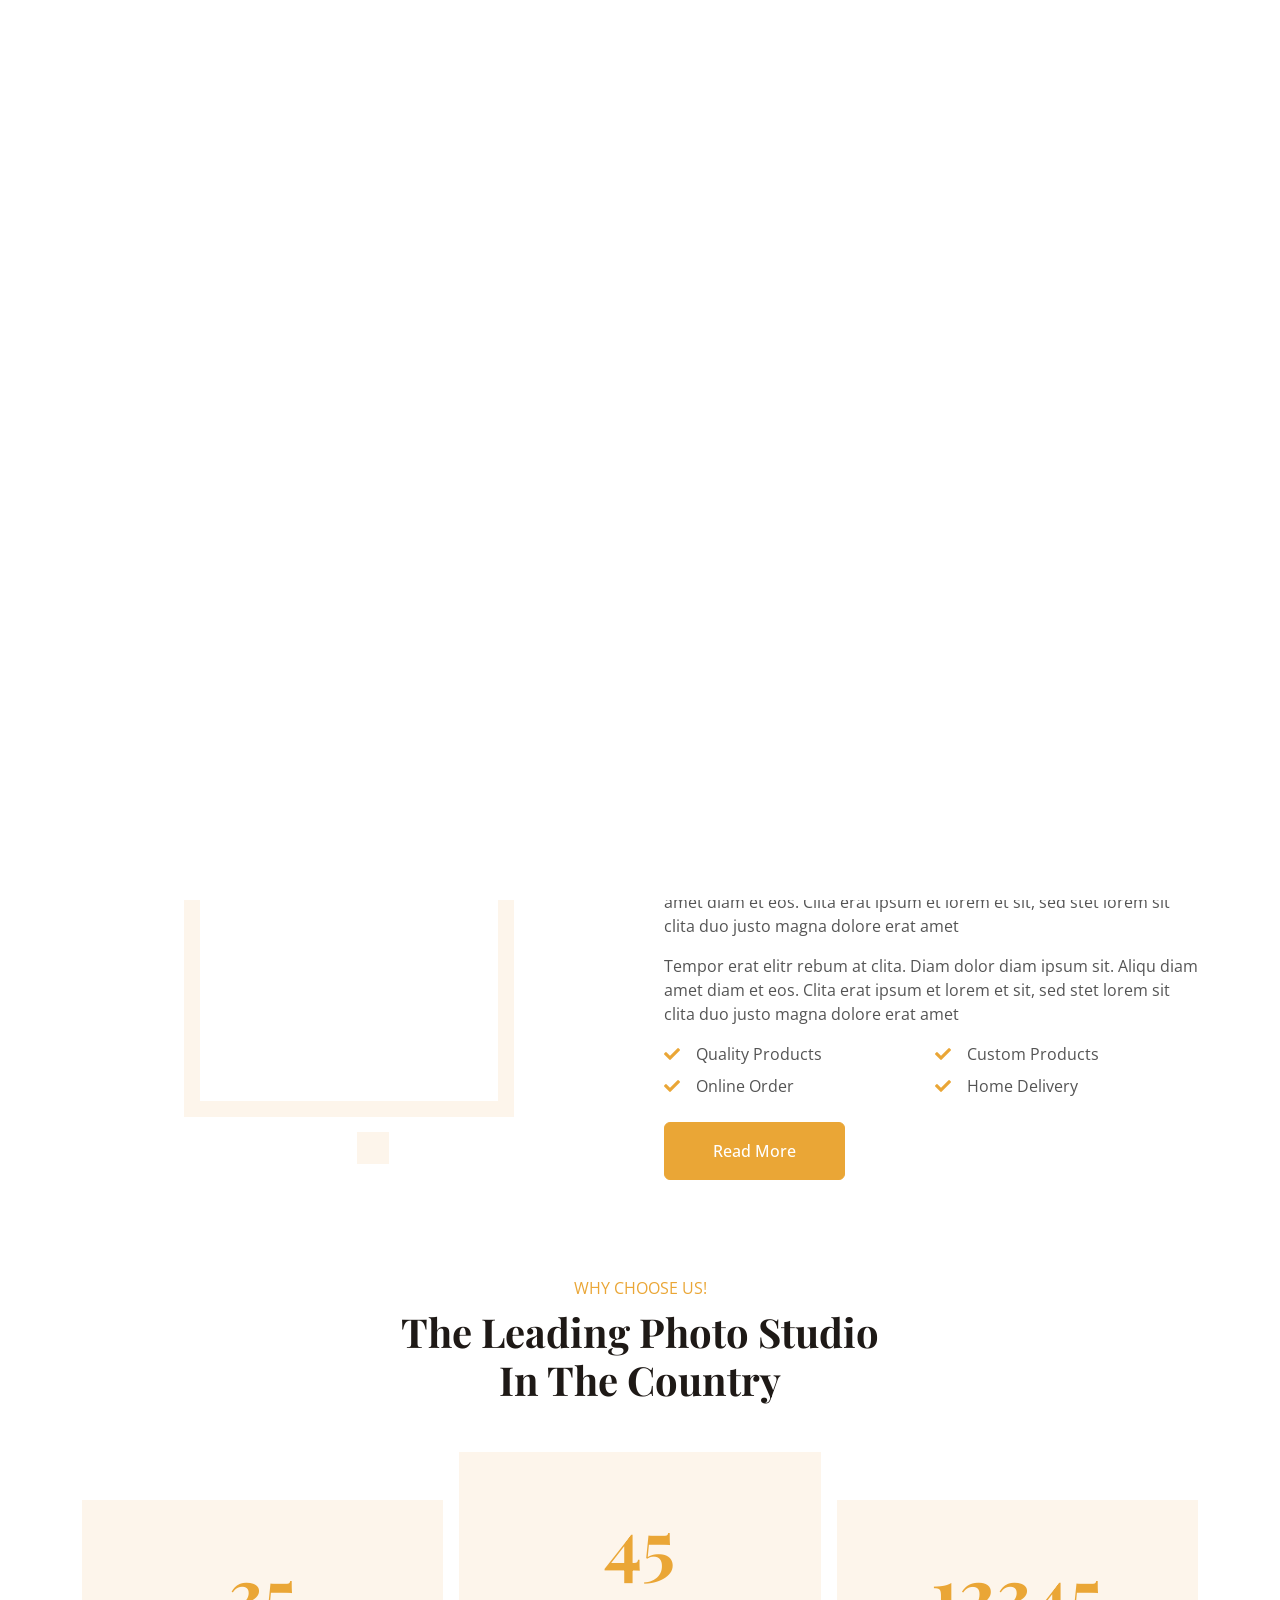
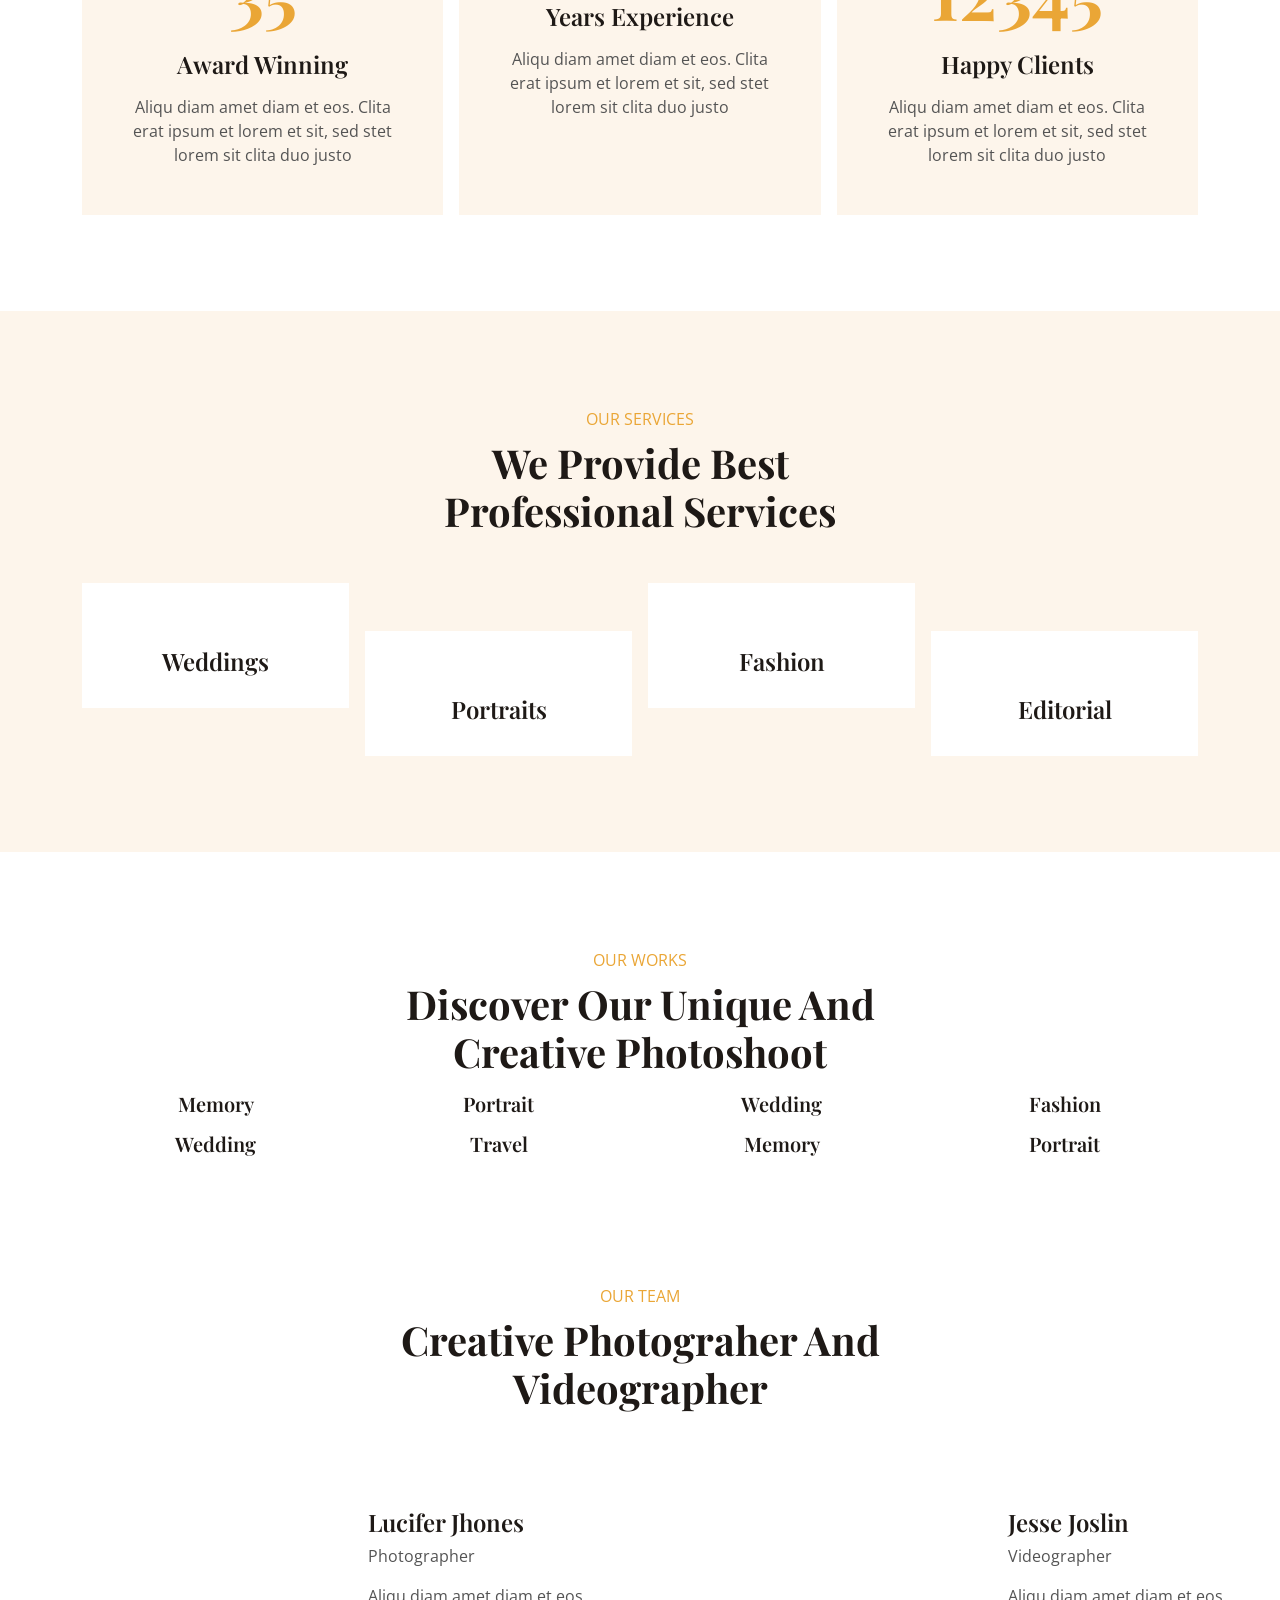
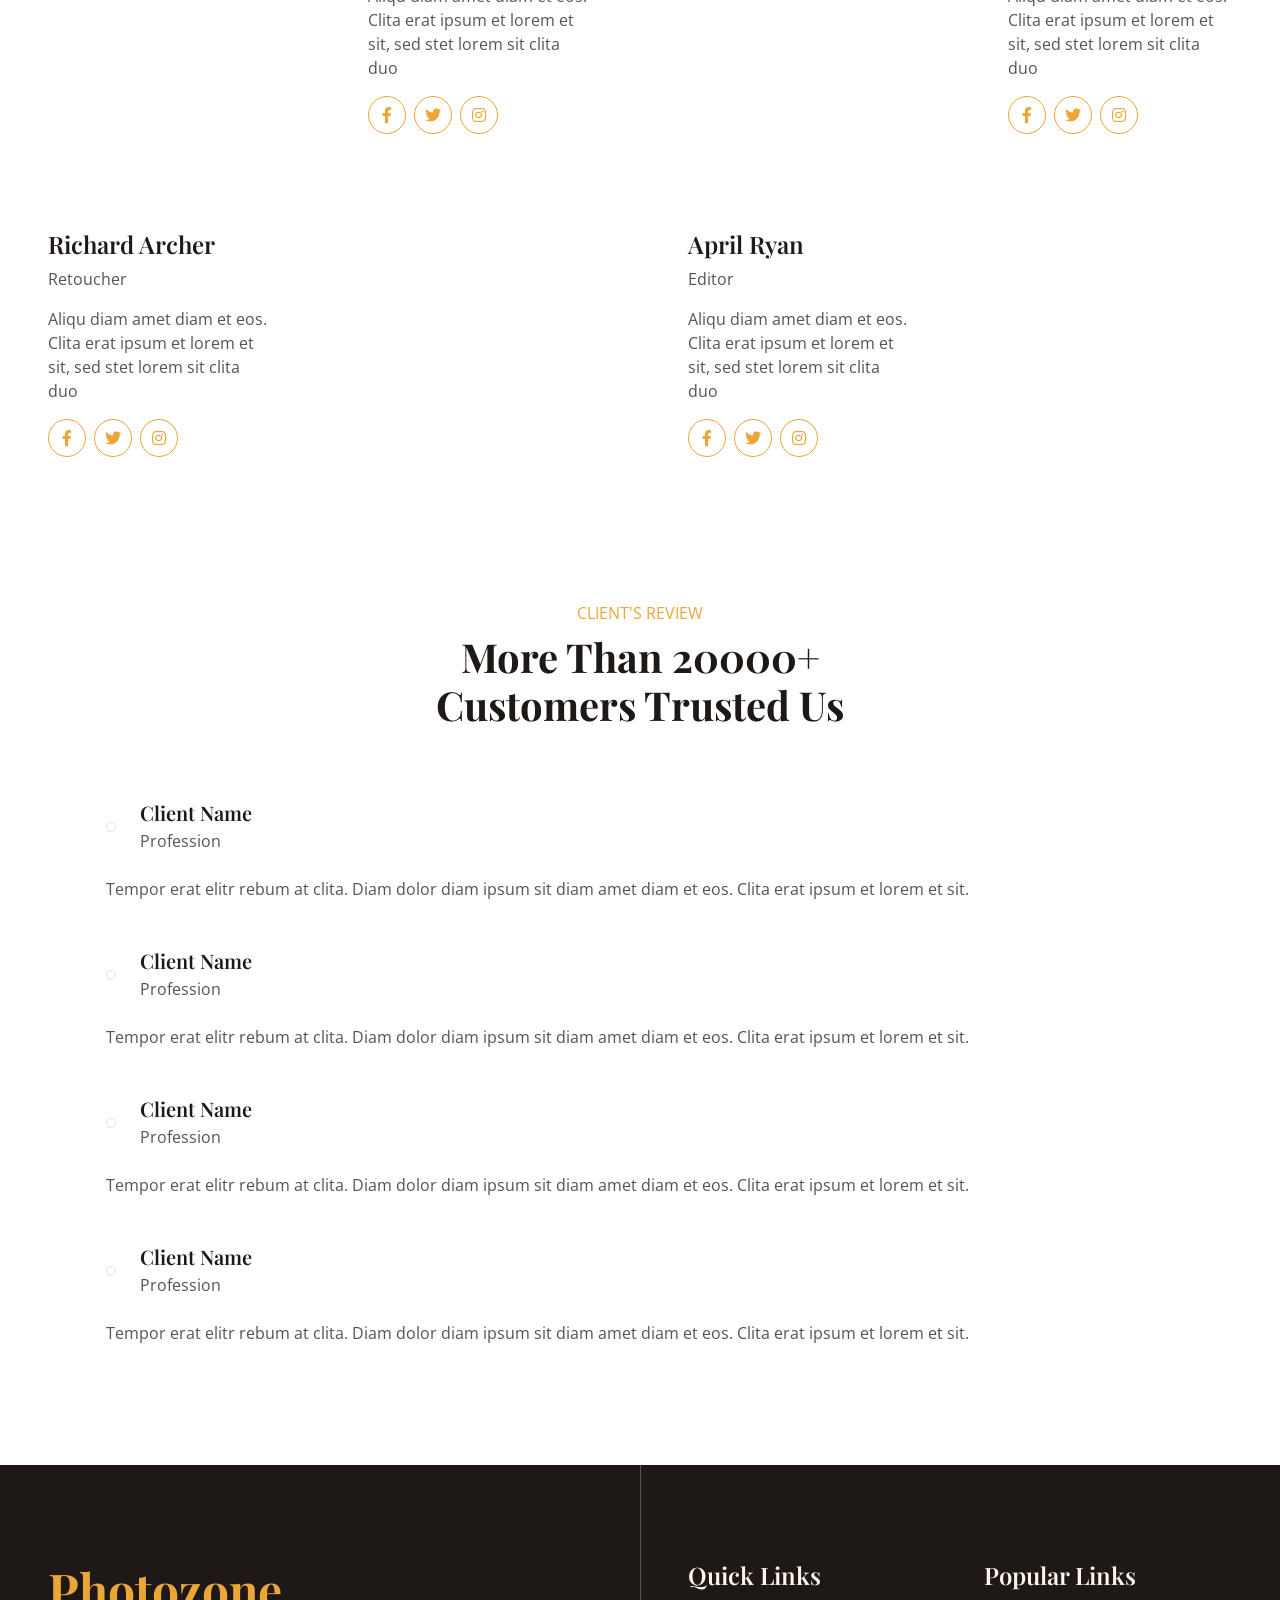
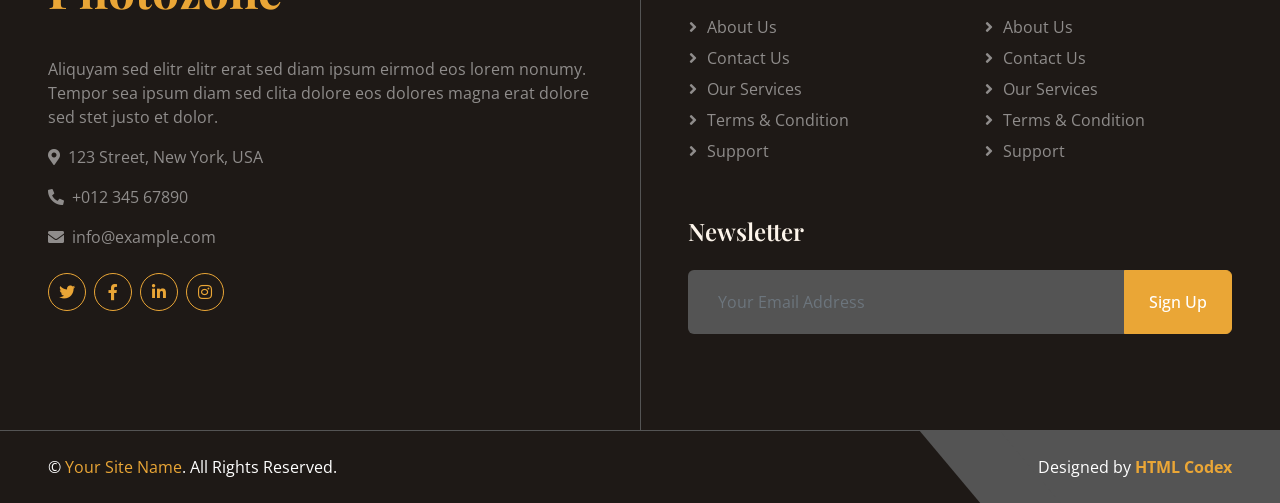
==== index.html @ 700f07e7 "Add files via upload" ====
<!DOCTYPE html>
<html lang="en">

<head>
    <meta charset="utf-8">
    <title>Photozone - Photo Studio Website Template</title>
    <meta content="width=device-width, initial-scale=1.0" name="viewport">
    <meta content="" name="keywords">
    <meta content="" name="description">

    <!-- Favicon -->
    <link href="img/favicon.ico" rel="icon">

    <!-- Google Web Fonts -->
    <link rel="preconnect" href="https://fonts.googleapis.com">
    <link rel="preconnect" href="https://fonts.gstatic.com" crossorigin>
    <link href="https://fonts.googleapis.com/css2?family=Open+Sans:wght@400;500;600&family=Playfair+Display:wght@500;600;700&display=swap" rel="stylesheet"> 

    <!-- Icon Font Stylesheet -->
    <link href="https://cdnjs.cloudflare.com/ajax/libs/font-awesome/5.10.0/css/all.min.css" rel="stylesheet">
    <link href="https://cdn.jsdelivr.net/npm/bootstrap-icons@1.4.1/font/bootstrap-icons.css" rel="stylesheet">

    <!-- Libraries Stylesheet -->
    <link href="lib/animate/animate.min.css" rel="stylesheet">
    <link href="lib/owlcarousel/assets/owl.carousel.min.css" rel="stylesheet">
    <link href="lib/lightbox/css/lightbox.min.css" rel="stylesheet">

    <!-- Customized Bootstrap Stylesheet -->
    <link href="css/bootstrap.min.css" rel="stylesheet">

    <!-- Template Stylesheet -->
    <link href="css/style.css" rel="stylesheet">
</head>

<body>
    <!-- Spinner Start -->
    <div id="spinner" class="show bg-white position-fixed translate-middle w-100 vh-100 top-50 start-50 d-flex align-items-center justify-content-center">
        <div class="spinner-grow text-primary" role="status"></div>
    </div>
    <!-- Spinner End -->


    <!-- Navbar Start -->
    <nav class="navbar navbar-expand-lg bg-white navbar-light fixed-top shadow py-lg-0 px-4 px-lg-5 wow fadeIn" data-wow-delay="0.1s">
        <a href="index.html" class="navbar-brand d-block d-lg-none">
            <h1 class="text-primary">Photozone</h1>
        </a>
        <button type="button" class="navbar-toggler" data-bs-toggle="collapse" data-bs-target="#navbarCollapse">
            <span class="navbar-toggler-icon"></span>
        </button>
        <div class="collapse navbar-collapse justify-content-between py-4 py-lg-0" id="navbarCollapse">
            <div class="navbar-nav ms-auto py-0">
                <a href="index.html" class="nav-item nav-link active">Home</a>
                <a href="about.html" class="nav-item nav-link">About</a>
                <a href="service.html" class="nav-item nav-link">Services</a>
            </div>
            <a href="index.html" class="navbar-brand bg-primary py-2 px-4 mx-3 d-none d-lg-block">
                <h1 class="text-white">Photozone</h1>
            </a>
            <div class="navbar-nav me-auto py-0">
                <a href="project.html" class="nav-item nav-link">Projects</a>
                <div class="nav-item dropdown">
                    <a href="#" class="nav-link dropdown-toggle" data-bs-toggle="dropdown">Pages</a>
                    <div class="dropdown-menu rounded-0 shadow-sm border-0 m-0">
                        <a href="feature.html" class="dropdown-item">Features</a>
                        <a href="team.html" class="dropdown-item">Our Team</a>
                        <a href="testimonial.html" class="dropdown-item">Testimonial</a>
                        <a href="404.html" class="dropdown-item">404 Page</a>
                    </div>
                </div>
                <a href="contact.html" class="nav-item nav-link">Contact</a>
            </div>
        </div>
    </nav>
    <!-- Navbar End -->


    <!-- Header Start -->
    <div class="container-fluid hero-header bg-light py-5 mb-5">
        <div class="container py-5">
            <div class="row g-5 align-items-center">
                <div class="col-lg-6">
                    <p class="text-primary text-uppercase mb-2 animated slideInDown">Welcome To Photozone</p>
                    <h1 class="display-4 mb-3 animated slideInDown">Wedding And Portrait Studio Based in New York</h1>
                    <p class="animated slideInDown">Tempor erat elitr rebum at clita. Diam dolor diam ipsum sit. Aliqu diam amet diam et eos. Clita erat ipsum et lorem et sit, sed stet lorem sit clita duo justo magna dolore erat amet</p>
                    <div class="d-flex align-items-center pt-4 animated slideInDown">
                        <a href="" class="btn btn-primary py-3 px-4 me-5">Explore More</a>
                        <button type="button" class="btn-play" data-bs-toggle="modal"
                            data-src="https://www.youtube.com/embed/DWRcNpR6Kdc" data-bs-target="#videoModal">
                            <span></span>
                        </button>
                        <h5 class="ms-4 mb-0 d-none d-sm-block">Play Video</h5>
                    </div>
                </div>
                <div class="col-lg-6 animated fadeIn">
                    <div class="row g-3">
                        <div class="col-6 text-end">
                            <img class="img-fluid bg-white p-3 w-100 mb-3" src="img/hero-1.jpg" alt="">
                            <img class="img-fluid bg-white p-3 w-50" src="img/hero-3.jpg" alt="">
                        </div>
                        <div class="col-6">
                            <img class="img-fluid bg-white p-3 w-50 mb-3" src="img/hero-4.jpg" alt="">
                            <img class="img-fluid bg-white p-3 w-100" src="img/hero-2.jpg" alt="">
                        </div>
                    </div>
                </div>
            </div>
        </div>
    </div>
    <!-- Header End -->


    <!-- Video Modal Start -->
    <div class="modal modal-video fade" id="videoModal" tabindex="-1" aria-labelledby="exampleModalLabel" aria-hidden="true">
        <div class="modal-dialog">
            <div class="modal-content rounded-0">
                <div class="modal-header">
                    <h3 class="modal-title" id="exampleModalLabel">Youtube Video</h3>
                    <button type="button" class="btn-close" data-bs-dismiss="modal" aria-label="Close"></button>
                </div>
                <div class="modal-body">
                    <!-- 16:9 aspect ratio -->
                    <div class="ratio ratio-16x9">
                        <iframe class="embed-responsive-item" src="" id="video" allowfullscreen allowscriptaccess="always"
                            allow="autoplay"></iframe>
                    </div>
                </div>
            </div>
        </div>
    </div>
    <!-- Video Modal End -->


    <!-- About Start -->
    <div class="container-xxl py-5">
        <div class="container">
            <div class="row g-5">
                <div class="col-lg-6 wow fadeInUp" data-wow-delay="0.1s">
                    <div class="row g-3 img-twice position-relative h-100">
                        <div class="col-6">
                            <img class="img-fluid bg-light p-3" src="img/about-1.jpg" alt="">
                        </div>
                        <div class="col-6 align-self-end">
                            <img class="img-fluid bg-light p-3" src="img/about-2.jpg" alt="">
                        </div>
                    </div>
                </div>
                <div class="col-lg-6 wow fadeInUp" data-wow-delay="0.5s">
                    <div class="h-100">
                        <p class="text-primary text-uppercase mb-2">About Us</p>
                        <h1 class="display-6 mb-4">We Are Creative And Professional Photographer</h1>
                        <p>Tempor erat elitr rebum at clita. Diam dolor diam ipsum sit. Aliqu diam amet diam et eos. Clita erat ipsum et lorem et sit, sed stet lorem sit clita duo justo magna dolore erat amet</p>
                        <p>Tempor erat elitr rebum at clita. Diam dolor diam ipsum sit. Aliqu diam amet diam et eos. Clita erat ipsum et lorem et sit, sed stet lorem sit clita duo justo magna dolore erat amet</p>
                        <div class="row g-2 mb-4">
                            <div class="col-sm-6">
                                <i class="fa fa-check text-primary me-3"></i>Quality Products
                            </div>
                            <div class="col-sm-6">
                                <i class="fa fa-check text-primary me-3"></i>Custom Products
                            </div>
                            <div class="col-sm-6">
                                <i class="fa fa-check text-primary me-3"></i>Online Order
                            </div>
                            <div class="col-sm-6">
                                <i class="fa fa-check text-primary me-3"></i>Home Delivery
                            </div>
                        </div>
                        <a class="btn btn-primary py-3 px-5" href="">Read More</a>
                    </div>
                </div>
            </div>
        </div>
    </div>
    <!-- About End -->


    <!-- Facts Start -->
    <div class="container-xxl py-5">
        <div class="container">
            <div class="text-center mx-auto wow fadeInUp" data-wow-delay="0.1s" style="max-width: 500px;">
                <p class="text-primary text-uppercase mb-2">Why Choose Us!</p>
                <h1 class="display-6 mb-5">The Leading Photo Studio In The Country</h1>
            </div>
            <div class="row g-3">
                <div class="col-lg-4 col-md-6 pt-lg-5 wow fadeInUp" data-wow-delay="0.1s">
                    <div class="fact-item bg-light text-center h-100 p-5">
                        <h1 class="display-2 text-primary mb-3" data-toggle="counter-up">35</h1>
                        <h4 class="mb-3">Award Winning</h4>
                        <span>Aliqu diam amet diam et eos. Clita erat ipsum et lorem et sit, sed stet lorem sit clita duo justo</span>
                    </div>
                </div>
                <div class="col-lg-4 col-md-6 wow fadeInUp" data-wow-delay="0.3s">
                    <div class="fact-item bg-light text-center h-100 p-5">
                        <h1 class="display-2 text-primary mb-3" data-toggle="counter-up">45</h1>
                        <h4 class="mb-3">Years Experience</h4>
                        <span>Aliqu diam amet diam et eos. Clita erat ipsum et lorem et sit, sed stet lorem sit clita duo justo</span>
                    </div>
                </div>
                <div class="col-lg-4 col-md-6 pt-lg-5 wow fadeInUp" data-wow-delay="0.5s">
                    <div class="fact-item bg-light text-center h-100 p-5">
                        <h1 class="display-2 text-primary mb-3" data-toggle="counter-up">12345</h1>
                        <h4 class="mb-3">Happy Clients</h4>
                        <span>Aliqu diam amet diam et eos. Clita erat ipsum et lorem et sit, sed stet lorem sit clita duo justo</span>
                    </div>
                </div>
            </div>
        </div>
    </div>
    <!-- Facts End -->


    <!-- Service Start -->
    <div class="container-xxl bg-light py-5 my-5">
        <div class="container py-5">
            <div class="text-center mx-auto mb-5 wow fadeInUp" data-wow-delay="0.1s" style="max-width: 500px;">
                <p class="text-primary text-uppercase mb-2">Our Services</p>
                <h1 class="display-6 mb-4">We Provide Best Professional Services</h1>
            </div>
            <div class="row g-3">
                <div class="col-lg-3 col-md-6 wow fadeInUp" data-wow-delay="0.1s">
                    <div class="service-item d-flex flex-column bg-white p-3 pb-0">
                        <div class="position-relative">
                            <img class="img-fluid" src="img/service-1.jpg" alt="">
                            <div class="service-overlay">
                                <a class="btn btn-lg-square btn-outline-light rounded-circle" href=""><i class="fa fa-link text-primary"></i></a>
                            </div>
                        </div>
                        <div class="text-center p-4">
                            <h4>Weddings</h4>
                        </div>
                    </div>
                </div>
                <div class="col-lg-3 col-md-6 pt-lg-5 wow fadeInUp" data-wow-delay="0.3s">
                    <div class="service-item d-flex flex-column bg-white p-3 pb-0">
                        <div class="position-relative">
                            <img class="img-fluid" src="img/service-2.jpg" alt="">
                            <div class="service-overlay">
                                <a class="btn btn-lg-square btn-outline-light rounded-circle" href=""><i class="fa fa-link text-primary"></i></a>
                            </div>
                        </div>
                        <div class="text-center p-4">
                            <h4>Portraits</h4>
                        </div>
                    </div>
                </div>
                <div class="col-lg-3 col-md-6 wow fadeInUp" data-wow-delay="0.5s">
                    <div class="service-item d-flex flex-column bg-white p-3 pb-0">
                        <div class="position-relative">
                            <img class="img-fluid" src="img/service-3.jpg" alt="">
                            <div class="service-overlay">
                                <a class="btn btn-lg-square btn-outline-light rounded-circle" href=""><i class="fa fa-link text-primary"></i></a>
                            </div>
                        </div>
                        <div class="text-center p-4">
                            <h4>Fashion</h4>
                        </div>
                    </div>
                </div>
                <div class="col-lg-3 col-md-6 pt-lg-5 wow fadeInUp" data-wow-delay="0.7s">
                    <div class="service-item d-flex flex-column bg-white p-3 pb-0">
                        <div class="position-relative">
                            <img class="img-fluid" src="img/service-4.jpg" alt="">
                            <div class="service-overlay">
                                <a class="btn btn-lg-square btn-outline-light rounded-circle" href=""><i class="fa fa-link text-primary"></i></a>
                            </div>
                        </div>
                        <div class="text-center p-4">
                            <h4>Editorial</h4>
                        </div>
                    </div>
                </div>
            </div>
        </div>
    </div>
    <!-- Service End -->


    <!-- Project Start -->
    <div class="container-xxl py-5">
        <div class="container">
            <div class="text-center mx-auto mb-5 wow fadeInUp" data-wow-delay="0.1s" style="max-width: 500px;">
                <p class="text-primary text-uppercase mb-2">Our Works</p>
                <h1 class="display-6 mb-0">Discover Our Unique And Creative Photoshoot</h1>
            </div>
            <div class="row g-3">
                <div class="col-lg-3 col-md-6 wow fadeInUp" data-wow-delay="0.1s">
                    <div class="row g-3">
                        <div class="col-12">
                            <div class="project-item">
                                <img class="img-fluid" src="img/project-5.jpg" alt="">
                                <a class="project-title h5 mb-0" href="img/project-5.jpg" data-lightbox="project">
                                    Memory
                                </a>
                            </div>
                        </div>
                        <div class="col-12">
                            <div class="project-item">
                                <img class="img-fluid" src="img/project-1.jpg" alt="">
                                <a class="project-title h5 mb-0" href="img/project-1.jpg" data-lightbox="project">
                                    Wedding
                                </a>
                            </div>
                        </div>
                    </div>
                </div>
                <div class="col-lg-3 col-md-6 wow fadeInUp" data-wow-delay="0.3s">
                    <div class="row g-3">
                        <div class="col-12">
                            <div class="project-item">
                                <img class="img-fluid" src="img/project-2.jpg" alt="">
                                <a class="project-title h5 mb-0" href="img/project-2.jpg" data-lightbox="project">
                                    Portrait
                                </a>
                            </div>
                        </div>
                        <div class="col-12">
                            <div class="project-item">
                                <img class="img-fluid" src="img/project-6.jpg" alt="">
                                <a class="project-title h5 mb-0" href="img/project-6.jpg" data-lightbox="project">
                                    Travel
                                </a>
                            </div>
                        </div>
                    </div>
                </div>
                <div class="col-lg-3 col-md-6 wow fadeInUp" data-wow-delay="0.5s">
                    <div class="row g-3">
                        <div class="col-12">
                            <div class="project-item">
                                <img class="img-fluid" src="img/project-7.jpg" alt="">
                                <a class="project-title h5 mb-0" href="img/project-7.jpg" data-lightbox="project">
                                    Wedding
                                </a>
                            </div>
                        </div>
                        <div class="col-12">
                            <div class="project-item">
                                <img class="img-fluid" src="img/project-3.jpg" alt="">
                                <a class="project-title h5 mb-0" href="img/project-3.jpg" data-lightbox="project">    
                                    Memory
                                </a>
                            </div>
                        </div>
                    </div>
                </div>
                <div class="col-lg-3 col-md-6 wow fadeInUp" data-wow-delay="0.7s">
                    <div class="row g-3">
                        <div class="col-12">
                            <div class="project-item">
                                <img class="img-fluid" src="img/project-4.jpg" alt="">
                                <a class="project-title h5 mb-0" href="img/project-4.jpg" data-lightbox="project">
                                    Fashion
                                </a>
                            </div>
                        </div>
                        <div class="col-12">
                            <div class="project-item">
                                <img class="img-fluid" src="img/project-8.jpg" alt="">
                                <a class="project-title h5 mb-0" href="img/project-8.jpg" data-lightbox="project">
                                    Portrait
                                </a>
                            </div>
                        </div>
                    </div>
                </div>
            </div>
        </div>
    </div>
    <!-- Project End -->


    <!-- Team Start -->
    <div class="container-xxl px-0 py-5">
        <div class="text-center mx-auto mb-5 wow fadeInUp" data-wow-delay="0.1s" style="max-width: 500px;">
            <p class="text-primary text-uppercase mb-2">Our Team</p>
            <h1 class="display-6 mb-0">Creative Photograher And Videographer</h1>
        </div>
        <div class="row g-0">
            <div class="col-lg-6 wow fadeIn" data-wow-delay="0.1s">
                <div class="row g-0 flex-sm-row">
                    <div class="col-sm-6">
                        <div class="team-img position-relative">
                            <img class="img-fluid" src="img/team-1.jpg" alt="">
                        </div>
                    </div>
                    <div class="col-sm-6">
                        <div class="h-100 p-5 d-flex flex-column justify-content-between">
                            <div class="mb-3">
                                <h4>Lucifer Jhones</h4>
                                <span>Photographer</span>
                            </div>
                            <p>Aliqu diam amet diam et eos. Clita erat ipsum et lorem et sit, sed stet lorem sit clita duo</p>
                            <div class="d-flex">
                                <a class="btn btn-square btn-outline-primary rounded-circle me-2" href=""><i class="fab fa-facebook-f"></i></a>
                                <a class="btn btn-square btn-outline-primary rounded-circle me-2" href=""><i class="fab fa-twitter"></i></a>
                                <a class="btn btn-square btn-outline-primary rounded-circle me-2" href=""><i class="fab fa-instagram"></i></a>
                            </div>
                        </div>
                    </div>
                </div>
            </div>
            <div class="col-lg-6 wow fadeIn" data-wow-delay="0.3s">
                <div class="row g-0 flex-sm-row-reverse flex-lg-row">
                    <div class="col-sm-6">
                        <div class="team-img position-relative">
                            <img class="img-fluid" src="img/team-2.jpg" alt="">
                        </div>
                    </div>
                    <div class="col-sm-6">
                        <div class="h-100 p-5 d-flex flex-column justify-content-between">
                            <div class="mb-3">
                                <h4>Jesse Joslin</h4>
                                <span>Videographer</span>
                            </div>
                            <p>Aliqu diam amet diam et eos. Clita erat ipsum et lorem et sit, sed stet lorem sit clita duo</p>
                            <div class="d-flex">
                                <a class="btn btn-square btn-outline-primary rounded-circle me-2" href=""><i class="fab fa-facebook-f"></i></a>
                                <a class="btn btn-square btn-outline-primary rounded-circle me-2" href=""><i class="fab fa-twitter"></i></a>
                                <a class="btn btn-square btn-outline-primary rounded-circle me-2" href=""><i class="fab fa-instagram"></i></a>
                            </div>
                        </div>
                    </div>
                </div>
            </div>
            <div class="col-lg-6 wow fadeIn" data-wow-delay="0.1s">
                <div class="row g-0 flex-lg-row-reverse">
                    <div class="col-sm-6">
                        <div class="team-img position-relative">
                            <img class="img-fluid" src="img/team-3.jpg" alt="">
                        </div>
                    </div>
                    <div class="col-sm-6">
                        <div class="h-100 p-5 d-flex flex-column justify-content-between">
                            <div class="mb-3">
                                <h4>Richard Archer</h4>
                                <span>Retoucher</span>
                            </div>
                            <p>Aliqu diam amet diam et eos. Clita erat ipsum et lorem et sit, sed stet lorem sit clita duo</p>
                            <div class="d-flex">
                                <a class="btn btn-square btn-outline-primary rounded-circle me-2" href=""><i class="fab fa-facebook-f"></i></a>
                                <a class="btn btn-square btn-outline-primary rounded-circle me-2" href=""><i class="fab fa-twitter"></i></a>
                                <a class="btn btn-square btn-outline-primary rounded-circle me-2" href=""><i class="fab fa-instagram"></i></a>
                            </div>
                        </div>
                    </div>
                </div>
            </div>
            <div class="col-lg-6 wow fadeIn" data-wow-delay="0.3s">
                <div class="row g-0 flex-sm-row-reverse">
                    <div class="col-sm-6">
                        <div class="team-img position-relative">
                            <img class="img-fluid" src="img/team-4.jpg" alt="">
                        </div>
                    </div>
                    <div class="col-sm-6">
                        <div class="h-100 p-5 d-flex flex-column justify-content-between">
                            <div class="mb-3">
                                <h4>April Ryan</h4>
                                <span>Editor</span>
                            </div>
                            <p>Aliqu diam amet diam et eos. Clita erat ipsum et lorem et sit, sed stet lorem sit clita duo</p>
                            <div class="d-flex">
                                <a class="btn btn-square btn-outline-primary rounded-circle me-2" href=""><i class="fab fa-facebook-f"></i></a>
                                <a class="btn btn-square btn-outline-primary rounded-circle me-2" href=""><i class="fab fa-twitter"></i></a>
                                <a class="btn btn-square btn-outline-primary rounded-circle me-2" href=""><i class="fab fa-instagram"></i></a>
                            </div>
                        </div>
                    </div>
                </div>
            </div>
        </div>
    </div>
    <!-- Team End -->


    <!-- Testimonial Start -->
    <div class="container-xxl py-5">
        <div class="container">
            <div class="text-center mx-auto mb-5 wow fadeInUp" data-wow-delay="0.1s" style="max-width: 500px;">
                <p class="text-primary text-uppercase mb-2">Client's Review</p>
                <h1 class="display-6 mb-0">More Than 20000+ Customers Trusted Us</h1>
            </div>
            <div class="owl-carousel testimonial-carousel wow fadeInUp" data-wow-delay="0.1s">
                <div class="testimonial-item bg-white p-4">
                    <div class="d-flex align-items-center mb-4">
                        <img class="flex-shrink-0 rounded-circle border p-1" src="img/testimonial-1.jpg" alt="">
                        <div class="ms-4">
                            <h5 class="mb-1">Client Name</h5>
                            <span>Profession</span>
                        </div>
                    </div>
                    <p class="mb-0">Tempor erat elitr rebum at clita. Diam dolor diam ipsum sit diam amet diam et eos. Clita erat ipsum et lorem et sit.</p>
                </div>
                <div class="testimonial-item bg-white p-4">
                    <div class="d-flex align-items-center mb-4">
                        <img class="flex-shrink-0 rounded-circle border p-1" src="img/testimonial-2.jpg" alt="">
                        <div class="ms-4">
                            <h5 class="mb-1">Client Name</h5>
                            <span>Profession</span>
                        </div>
                    </div>
                    <p class="mb-0">Tempor erat elitr rebum at clita. Diam dolor diam ipsum sit diam amet diam et eos. Clita erat ipsum et lorem et sit.</p>
                </div>
                <div class="testimonial-item bg-white p-4">
                    <div class="d-flex align-items-center mb-4">
                        <img class="flex-shrink-0 rounded-circle border p-1" src="img/testimonial-3.jpg" alt="">
                        <div class="ms-4">
                            <h5 class="mb-1">Client Name</h5>
                            <span>Profession</span>
                        </div>
                    </div>
                    <p class="mb-0">Tempor erat elitr rebum at clita. Diam dolor diam ipsum sit diam amet diam et eos. Clita erat ipsum et lorem et sit.</p>
                </div>
                <div class="testimonial-item bg-white p-4">
                    <div class="d-flex align-items-center mb-4">
                        <img class="flex-shrink-0 rounded-circle border p-1" src="img/testimonial-4.jpg" alt="">
                        <div class="ms-4">
                            <h5 class="mb-1">Client Name</h5>
                            <span>Profession</span>
                        </div>
                    </div>
                    <p class="mb-0">Tempor erat elitr rebum at clita. Diam dolor diam ipsum sit diam amet diam et eos. Clita erat ipsum et lorem et sit.</p>
                </div>
            </div>
        </div>
    </div>
    <!-- Testimonial End -->


    <!-- Footer Start -->
    <div class="container-fluid footer position-relative bg-dark text-white-50 mt-5 py-5 px-4 px-lg-5 wow fadeIn" data-wow-delay="0.1s">
        <div class="row g-5 py-5">
            <div class="col-lg-6 pe-lg-5">
                <a href="index.html" class="navbar-brand">
                    <h1 class="display-5 text-primary">Photozone</h1>
                </a>
                <p>Aliquyam sed elitr elitr erat sed diam ipsum eirmod eos lorem nonumy. Tempor sea ipsum diam  sed clita dolore eos dolores magna erat dolore sed stet justo et dolor.</p>
                <p><i class="fa fa-map-marker-alt me-2"></i>123 Street, New York, USA</p>
                <p><i class="fa fa-phone-alt me-2"></i>+012 345 67890</p>
                <p><i class="fa fa-envelope me-2"></i>info@example.com</p>
                <div class="d-flex justify-content-start mt-4">
                    <a class="btn btn-square btn-outline-primary rounded-circle me-2" href="#"><i class="fab fa-twitter"></i></a>
                    <a class="btn btn-square btn-outline-primary rounded-circle me-2" href="#"><i class="fab fa-facebook-f"></i></a>
                    <a class="btn btn-square btn-outline-primary rounded-circle me-2" href="#"><i class="fab fa-linkedin-in"></i></a>
                    <a class="btn btn-square btn-outline-primary rounded-circle me-2" href="#"><i class="fab fa-instagram"></i></a>
                </div>
            </div>
            <div class="col-lg-6 ps-lg-5">
                <div class="row g-5">
                    <div class="col-sm-6">
                        <h4 class="text-light mb-4">Quick Links</h4>
                        <a class="btn btn-link" href="">About Us</a>
                        <a class="btn btn-link" href="">Contact Us</a>
                        <a class="btn btn-link" href="">Our Services</a>
                        <a class="btn btn-link" href="">Terms & Condition</a>
                        <a class="btn btn-link" href="">Support</a>
                    </div>
                    <div class="col-sm-6">
                        <h4 class="text-light mb-4">Popular Links</h4>
                        <a class="btn btn-link" href="">About Us</a>
                        <a class="btn btn-link" href="">Contact Us</a>
                        <a class="btn btn-link" href="">Our Services</a>
                        <a class="btn btn-link" href="">Terms & Condition</a>
                        <a class="btn btn-link" href="">Support</a>
                    </div>
                    <div class="col-sm-12">
                        <h4 class="text-light mb-4">Newsletter</h4>
                        <div class="w-100">
                            <div class="input-group">
                                <input type="text" class="form-control border-0 bg-secondary" style="padding: 20px 30px;" placeholder="Your Email Address"><button class="btn btn-primary px-4">Sign Up</button>
                            </div>
                        </div>
                    </div>
                </div>
            </div>
        </div>
    </div>
    <!-- Footer End -->


    <!-- Copyright Start -->
    <div class="container-fluid bg-dark text-white border-top border-secondary px-0">
        <div class="d-flex flex-column flex-md-row justify-content-between">
            <div class="py-4 px-5 text-center text-md-start">
                <p class="mb-0">&copy; <a class="text-primary" href="#">Your Site Name</a>. All Rights Reserved.</p>
            </div>
            <div class="py-4 px-5 bg-secondary footer-shape position-relative text-center text-md-end">
                <!--/*** This template is free as long as you keep the footer author’s credit link/attribution link/backlink. If you'd like to use the template without the footer author’s credit link/attribution link/backlink, you can purchase the Credit Removal License from "https://htmlcodex.com/credit-removal". Thank you for your support. ***/-->
                <p class="mb-0">Designed by <a class="text-primary fw-bold" href="https://htmlcodex.com">HTML Codex</a></p>
            </div>
        </div>
    </div>
    <!-- Copyright End -->


    <!-- Back to Top -->
    <a href="#" class="btn btn-lg btn-primary btn-lg-square rounded-circle back-to-top"><i class="bi bi-arrow-up"></i></a>


    <!-- JavaScript Libraries -->
    <script src="https://code.jquery.com/jquery-3.4.1.min.js"></script>
    <script src="https://cdn.jsdelivr.net/npm/bootstrap@5.0.0/dist/js/bootstrap.bundle.min.js"></script>
    <script src="lib/wow/wow.min.js"></script>
    <script src="lib/easing/easing.min.js"></script>
    <script src="lib/waypoints/waypoints.min.js"></script>
    <script src="lib/counterup/counterup.min.js"></script>
    <script src="lib/owlcarousel/owl.carousel.min.js"></script>
    <script src="lib/lightbox/js/lightbox.min.js"></script>

    <!-- Template Javascript -->
    <script src="js/main.js"></script>
</body>

</html>
---- css/style.css ----
/********** Template CSS **********/
:root {
    --primary: #EAA636;
    --secondary: #545454;
    --light: #FDF5EB;
    --dark: #1E1916;
}

.back-to-top {
    position: fixed;
    display: none;
    right: 30px;
    bottom: 60px;
    z-index: 99;
}


/*** Spinner ***/
#spinner {
    opacity: 0;
    visibility: hidden;
    transition: opacity .5s ease-out, visibility 0s linear .5s;
    z-index: 99999;
}

#spinner.show {
    transition: opacity .5s ease-out, visibility 0s linear 0s;
    visibility: visible;
    opacity: 1;
}


/*** Button ***/
.btn {
    font-weight: 500;
    transition: .5s;
}

.btn.btn-primary {
    color: #FFFFFF;
}

.btn-square {
    width: 38px;
    height: 38px;
}

.btn-sm-square {
    width: 32px;
    height: 32px;
}

.btn-lg-square {
    width: 48px;
    height: 48px;
}

.btn-square,
.btn-sm-square,
.btn-lg-square {
    padding: 0;
    display: flex;
    align-items: center;
    justify-content: center;
    font-weight: normal;
}


/*** Navbar ***/
.navbar.fixed-top {
    display: none;
    transition: .5s;
}

.navbar .navbar-nav .nav-link {
    padding: 20px 15px;
    color: var(--dark);
    font-size: 18px;
    font-weight: 600;
    outline: none;
}

.navbar .navbar-nav .nav-link:hover,
.navbar .navbar-nav .nav-link.active {
    color: var(--primary);
}

@media (max-width: 991.98px) {
    .navbar .navbar-nav .nav-link  {
        padding: 10px 0;
    }
}

.navbar .dropdown-toggle::after {
    border: none;
    content: "\f107";
    font-family: "Font Awesome 5 Free";
    font-weight: 900;
    vertical-align: middle;
    margin-left: 8px;
}

@media (min-width: 992px) {
    .navbar .nav-item .dropdown-menu {
        display: block;
        border: none;
        margin-top: 0;
        top: 150%;
        right: 15px;
        opacity: 0;
        visibility: hidden;
        transition: .5s;
    }

    .navbar .nav-item:hover .dropdown-menu {
        top: 100%;
        visibility: visible;
        transition: .5s;
        opacity: 1;
    }
}


/*** Header ***/
.btn-play {
    position: relative;
    display: block;
    box-sizing: content-box;
    width: 16px;
    height: 26px;
    border-radius: 100%;
    border: none;
    outline: none !important;
    padding: 18px 20px 20px 28px;
    background: var(--primary);
}

.btn-play:before {
    content: "";
    position: absolute;
    z-index: 0;
    left: 50%;
    top: 50%;
    transform: translateX(-50%) translateY(-50%);
    display: block;
    width: 60px;
    height: 60px;
    background: var(--primary);
    border-radius: 100%;
    animation: pulse-border 1500ms ease-out infinite;
}

.btn-play:after {
    content: "";
    position: absolute;
    z-index: 1;
    left: 50%;
    top: 50%;
    transform: translateX(-50%) translateY(-50%);
    display: block;
    width: 60px;
    height: 60px;
    background: var(--primary);
    border-radius: 100%;
    transition: all 200ms;
}

.btn-play span {
    display: block;
    position: relative;
    z-index: 3;
    width: 0;
    height: 0;
    left: -1px;
    border-left: 16px solid #FFFFFF;
    border-top: 11px solid transparent;
    border-bottom: 11px solid transparent;
}

@keyframes pulse-border {
    0% {
        transform: translateX(-50%) translateY(-50%) translateZ(0) scale(1);
        opacity: 1;
    }

    100% {
        transform: translateX(-50%) translateY(-50%) translateZ(0) scale(2);
        opacity: 0;
    }
}

.modal-video .modal-dialog {
    position: relative;
    max-width: 800px;
    margin: 60px auto 0 auto;
}

.modal-video .modal-body {
    position: relative;
    padding: 0px;
}

.modal-video .close {
    position: absolute;
    width: 30px;
    height: 30px;
    right: 0px;
    top: -30px;
    z-index: 999;
    font-size: 30px;
    font-weight: normal;
    color: #FFFFFF;
    background: #000000;
    opacity: 1;
}

.hero-header .breadcrumb-item+.breadcrumb-item::before {
    color: var(--secondary);
}


/*** Facts ***/
.fact-item {
    transition: .3s;
}

.fact-item:hover {
    margin-top: -10px;
    background: #FFFFFF !important;
    box-shadow: 0 0 45px rgba(0, 0, 0, .07);
}


/*** About ***/
.img-twice::before {
    position: absolute;
    content: "";
    width: 60%;
    height: 80%;
    top: 10%;
    left: 20%;
    border: 1rem solid var(--light);
    z-index: -1;
}


/*** Service ***/
.service-item,
.service-item * {
    transition: .3s;
}

.service-item:hover {
    margin-top: -10px;
    background: var(--primary) !important;
}

.service-item:hover * {
    color: var(--light);
}

.service-item .service-overlay {
    position: absolute;
    width: 100%;
    height: 100%;
    top: 0;
    left: 0;
    display: flex;
    align-items: center;
    justify-content: center;
    background: rgba(0, 0, 0, .5);
    overflow: hidden;
    opacity: 0;
    transition: .5s;
}

.service-item:hover .service-overlay {
    opacity: 1;
}


/*** Project ***/
.project-item {
    position: relative;
}

.project-item .project-title {
    position: absolute;
    top: auto;
    right: 1rem;
    bottom: 1rem;
    left: 1rem;
    padding: 1rem;
    text-align: center;
    background: #FFFFFF;
    transition: .5s;
}

.project-item:hover .project-title {
    color: #FFFFFF;
    background: var(--primary);
}


/*** Team ***/
.team-img::after {
    position: absolute;
    content: "";
    width: 0;
    height: 0;
    bottom: 0px;
    left: 50%;
    transform: translateX(-50%);
    border: 30px solid;
    border-color: transparent transparent #FFFFFF transparent;      
}

@media (min-width: 576px) {
    .flex-sm-row .team-img::after,
    .flex-lg-row-reverse .team-img::after {
        top: 50%;
        right: 0;
        bottom: auto;
        left: auto;
        transform: translateY(-50%);
        border-color: transparent #FFFFFF transparent transparent;
    }
}

@media (min-width: 576px) and (max-width: 991.98px) {
    .flex-sm-row-reverse .team-img::after {
        top: 50%;
        right: auto;
        bottom: auto;
        left: 0;
        transform: translateY(-50%);
        border-color: transparent transparent transparent #FFFFFF;
    }
}

@media (min-width: 992px) {
    .flex-lg-row-reverse .team-img::after,
    .flex-sm-row-reverse .team-img::after {
        top: 50%;
        right: auto;
        bottom: auto;
        left: 0;
        transform: translateY(-50%);
        border-color: transparent transparent transparent #FFFFFF;
    }

    .flex-sm-row-reverse.flex-lg-row .team-img::after {
        top: 50%;
        right: 0;
        bottom: auto;
        left: auto;
        transform: translateY(-50%);
        border-color: transparent #FFFFFF transparent transparent;
    }
}


/*** Testimonial ***/
.testimonial-carousel .owl-item .testimonial-item img {
    width: 60px;
    height: 60px;
}

.testimonial-carousel .owl-item .testimonial-item,
.testimonial-carousel .owl-item .testimonial-item * {
    transition: .5s;
}

.testimonial-carousel .owl-item.center .testimonial-item {
    background: var(--primary) !important;
}

.testimonial-carousel .owl-item.center .testimonial-item * {
    color: #FFFFFF !important;
}

.testimonial-carousel .owl-nav {
    margin-top: 30px;
    display: flex;
    justify-content: center;
}

.testimonial-carousel .owl-nav .owl-prev,
.testimonial-carousel .owl-nav .owl-next {
    margin: 0 12px;
    width: 50px;
    height: 50px;
    display: flex;
    align-items: center;
    justify-content: center;
    border-radius: 50px;
    font-size: 22px;
    color: var(--light);
    background: var(--primary);
    transition: .5s;
}

.testimonial-carousel .owl-nav .owl-prev:hover,
.testimonial-carousel .owl-nav .owl-next:hover {
    color: var(--primary);
    background: var(--dark);
}


/*** Footer ***/
@media (min-width: 992px) {
    .footer::after {
        position: absolute;
        content: "";
        width: 1px;
        height: 100%;
        top: 0;
        left: 50%;
        background: var(--secondary);
    }
}

.footer-shape::before {
    position: absolute;
    content: "";
    width: 80px;
    height: 100%;
    top: 0;
    left: -40px;
    background: var(--secondary);
    transform: skew(40deg);
}

.footer .btn.btn-link {
    display: block;
    margin-bottom: 5px;
    padding: 0;
    text-align: left;
    color: rgba(255, 255, 255, .5);
    font-weight: normal;
    text-transform: capitalize;
    transition: .3s;
}

.footer .btn.btn-link::before {
    position: relative;
    content: "\f105";
    font-family: "Font Awesome 5 Free";
    font-weight: 900;
    color: rgba(255, 255, 255, .5);
    margin-right: 10px;
}

.footer .btn.btn-link:hover {
    color: var(--primary);
    letter-spacing: 1px;
    box-shadow: none;
}
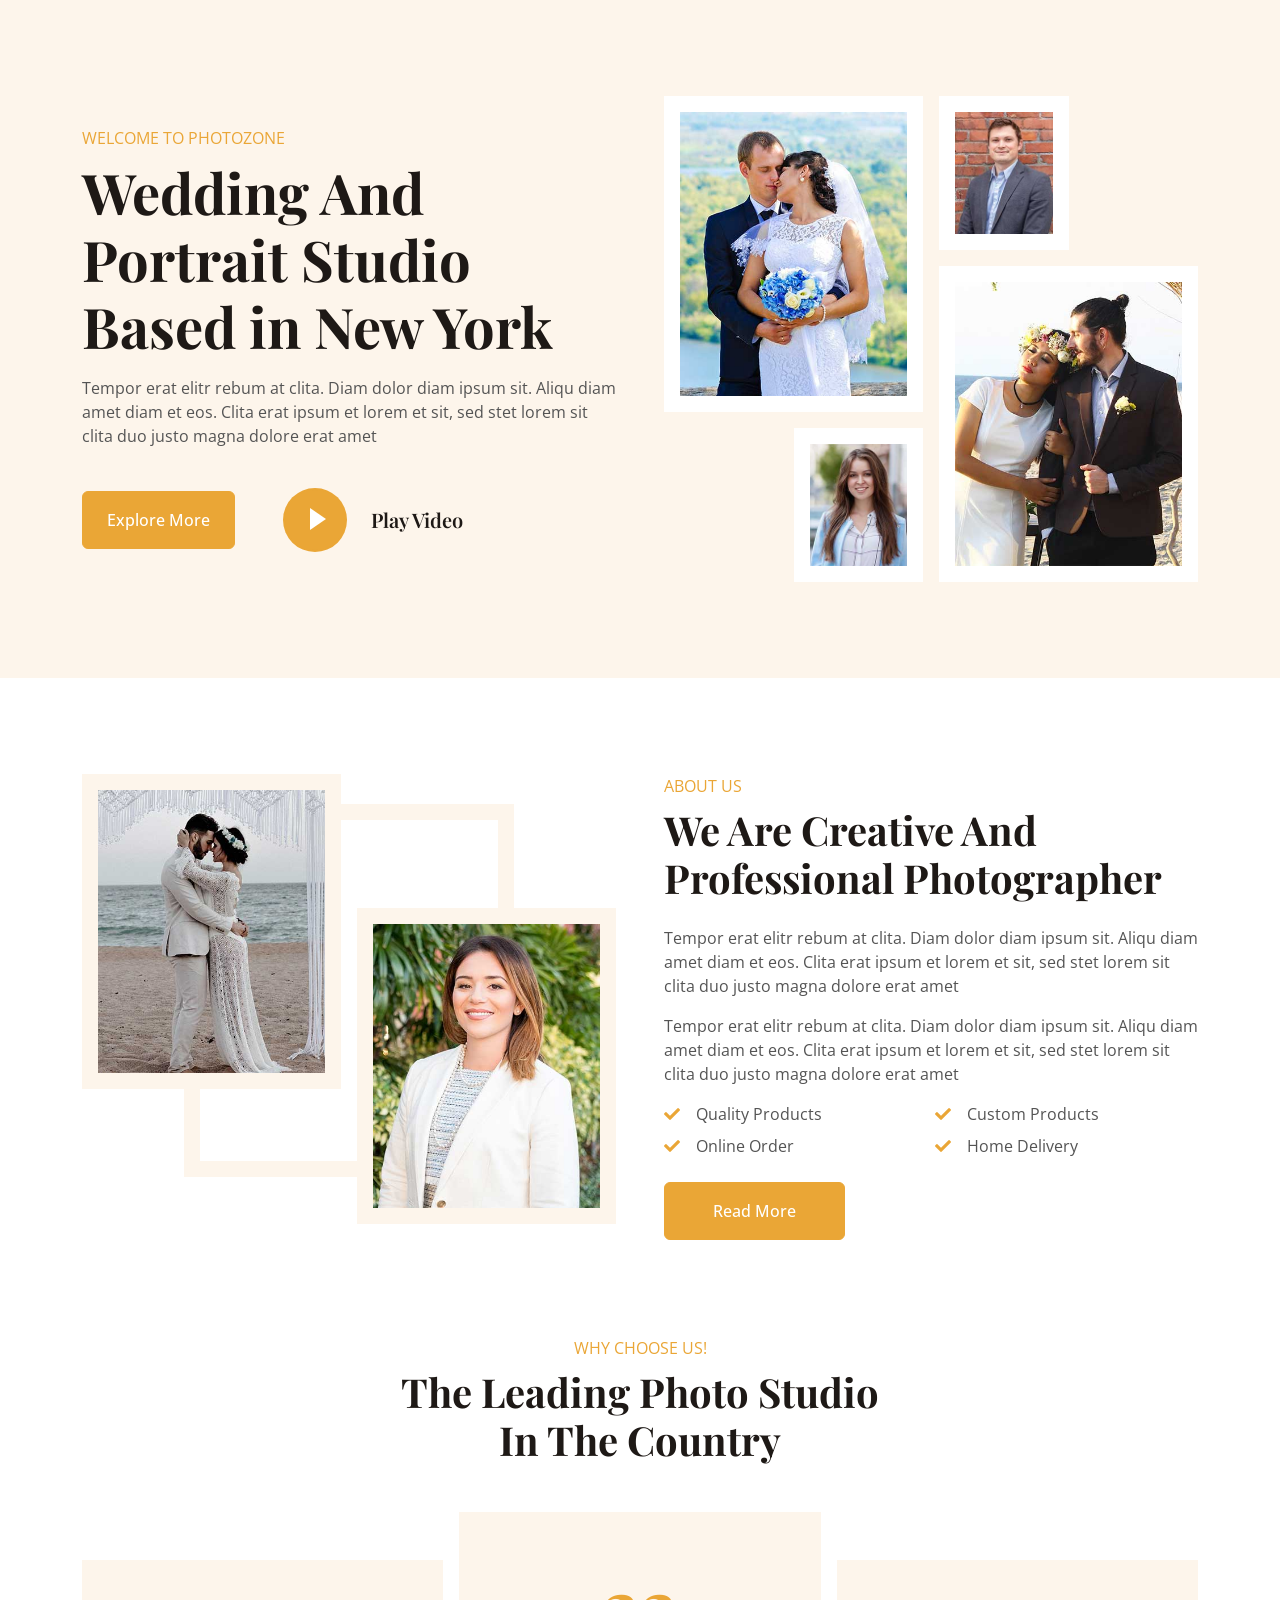
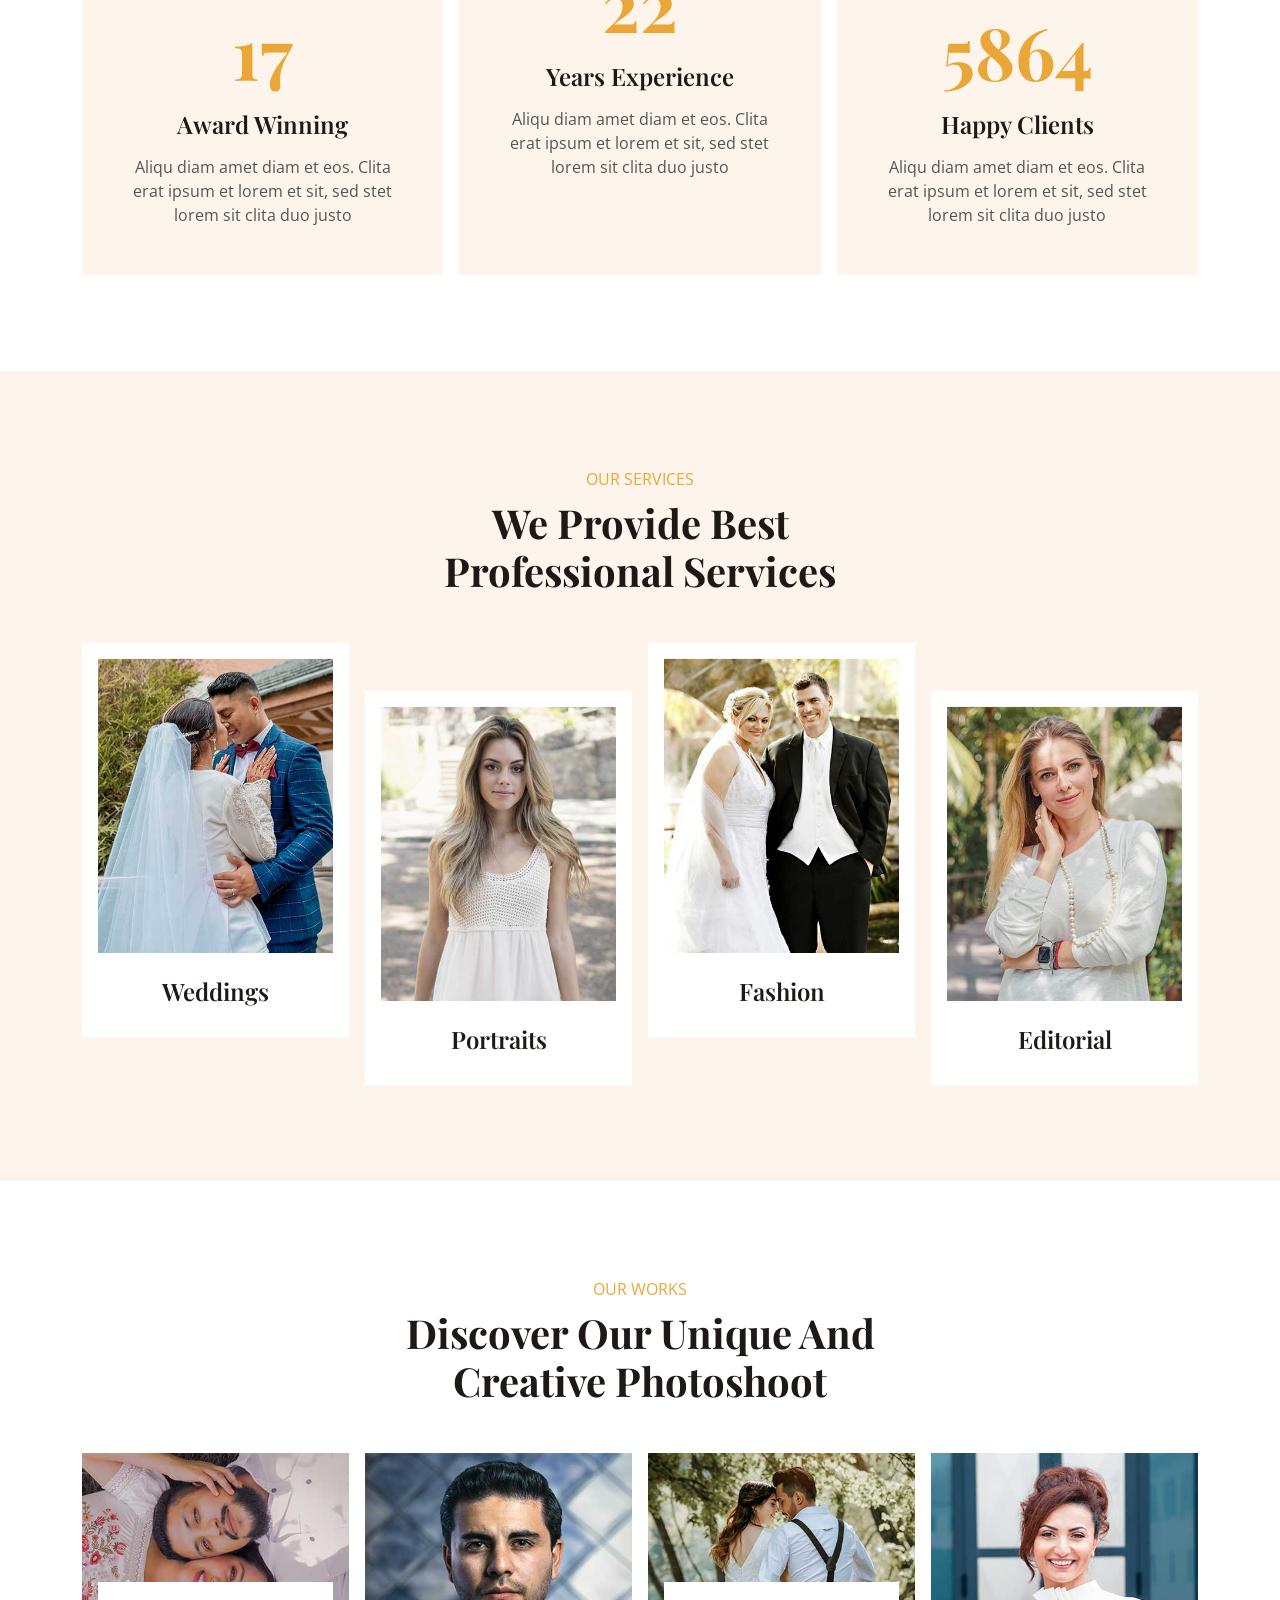
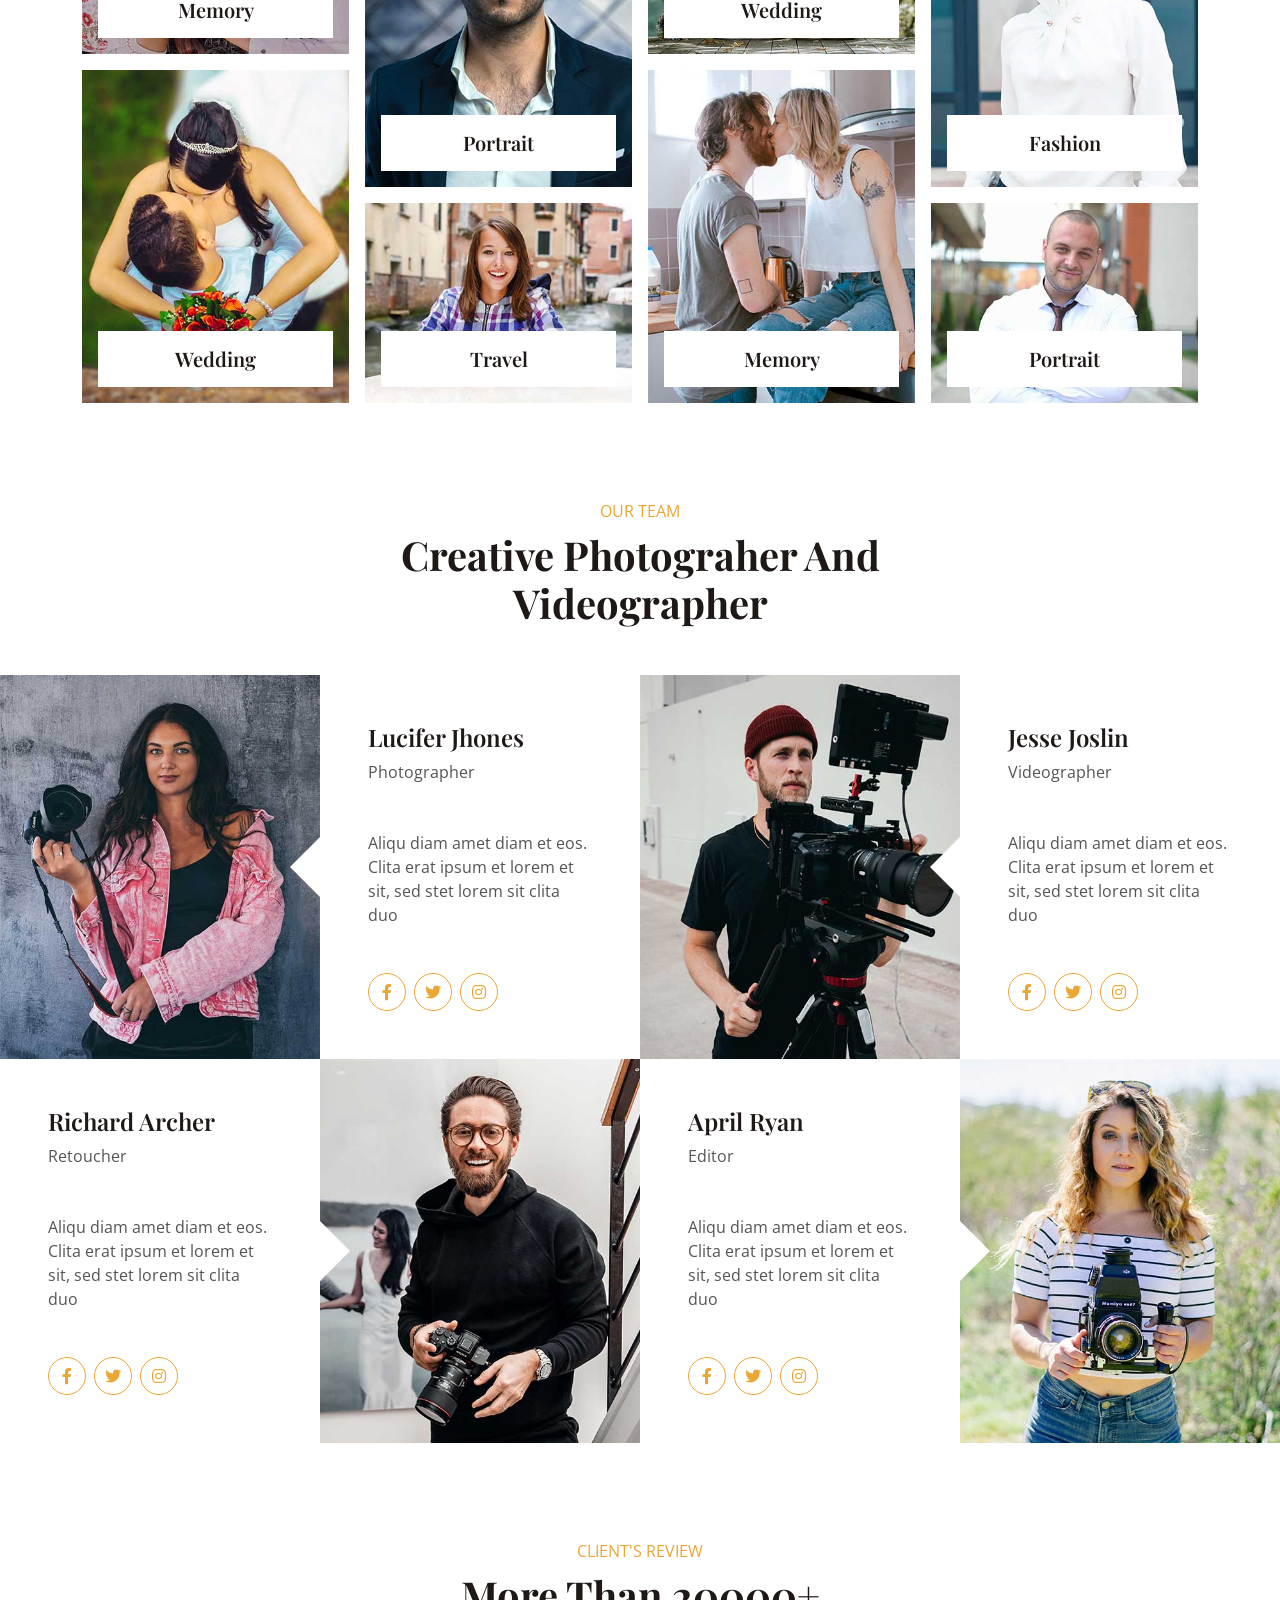
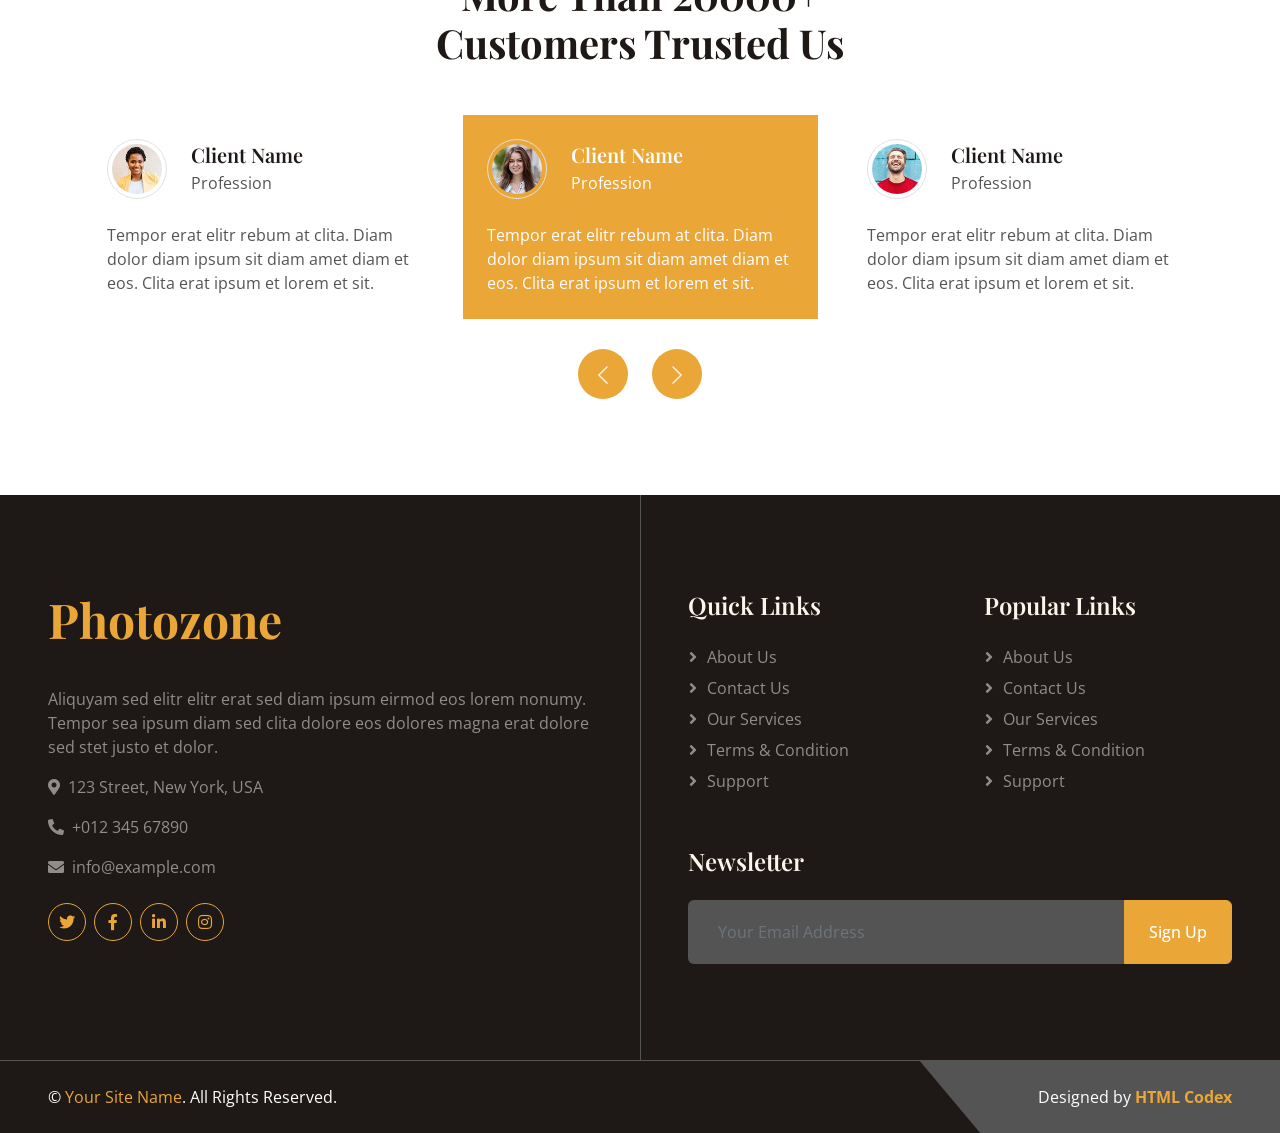
==== commit f51744df: "Update index.html" ====
--- a/index.html
+++ b/index.html
@@ -3,7 +3,7 @@
 
 <head>
     <meta charset="utf-8">
-    <title>Photozone - Photo Studio Website Template</title>
+    <title>Photozone</title>
     <meta content="width=device-width, initial-scale=1.0" name="viewport">
     <meta content="" name="keywords">
     <meta content="" name="description">
@@ -611,4 +611,5 @@
     <script src="js/main.js"></script>
 </body>
 
-</html>+
+</html>
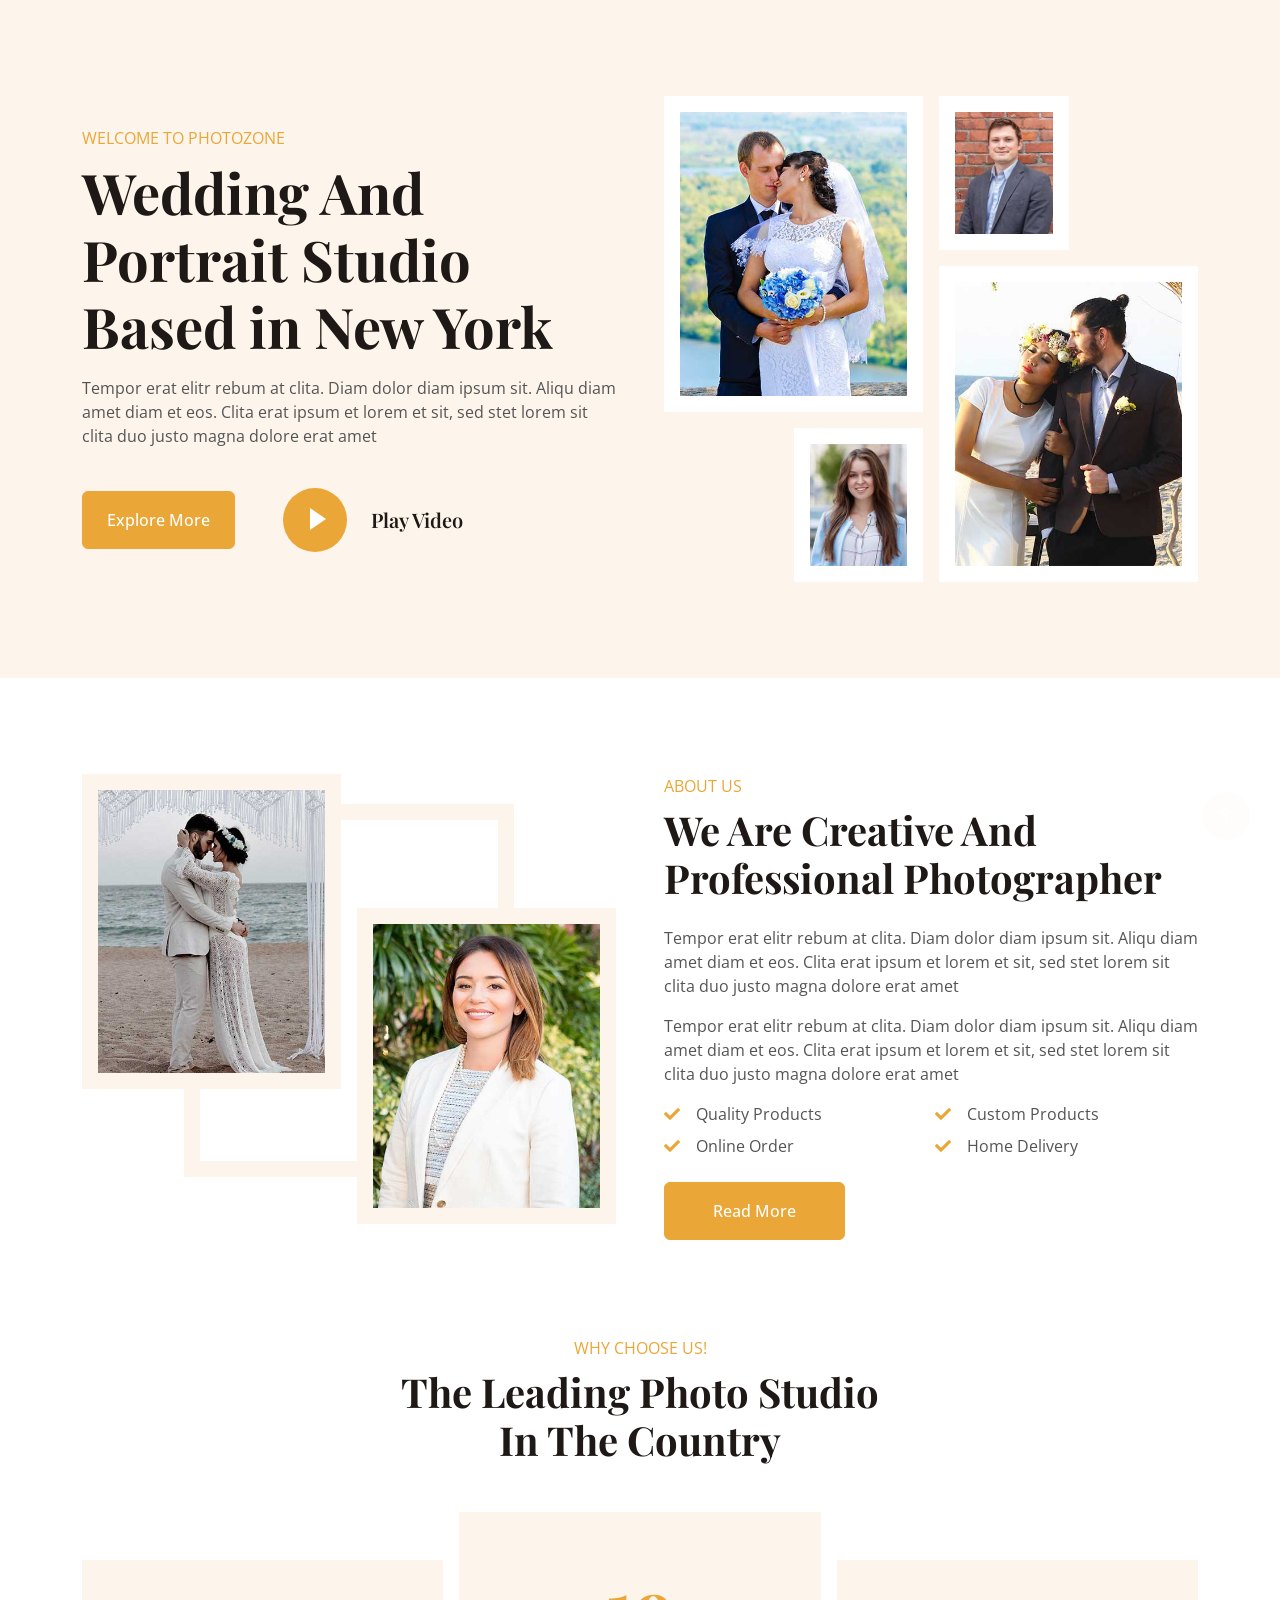
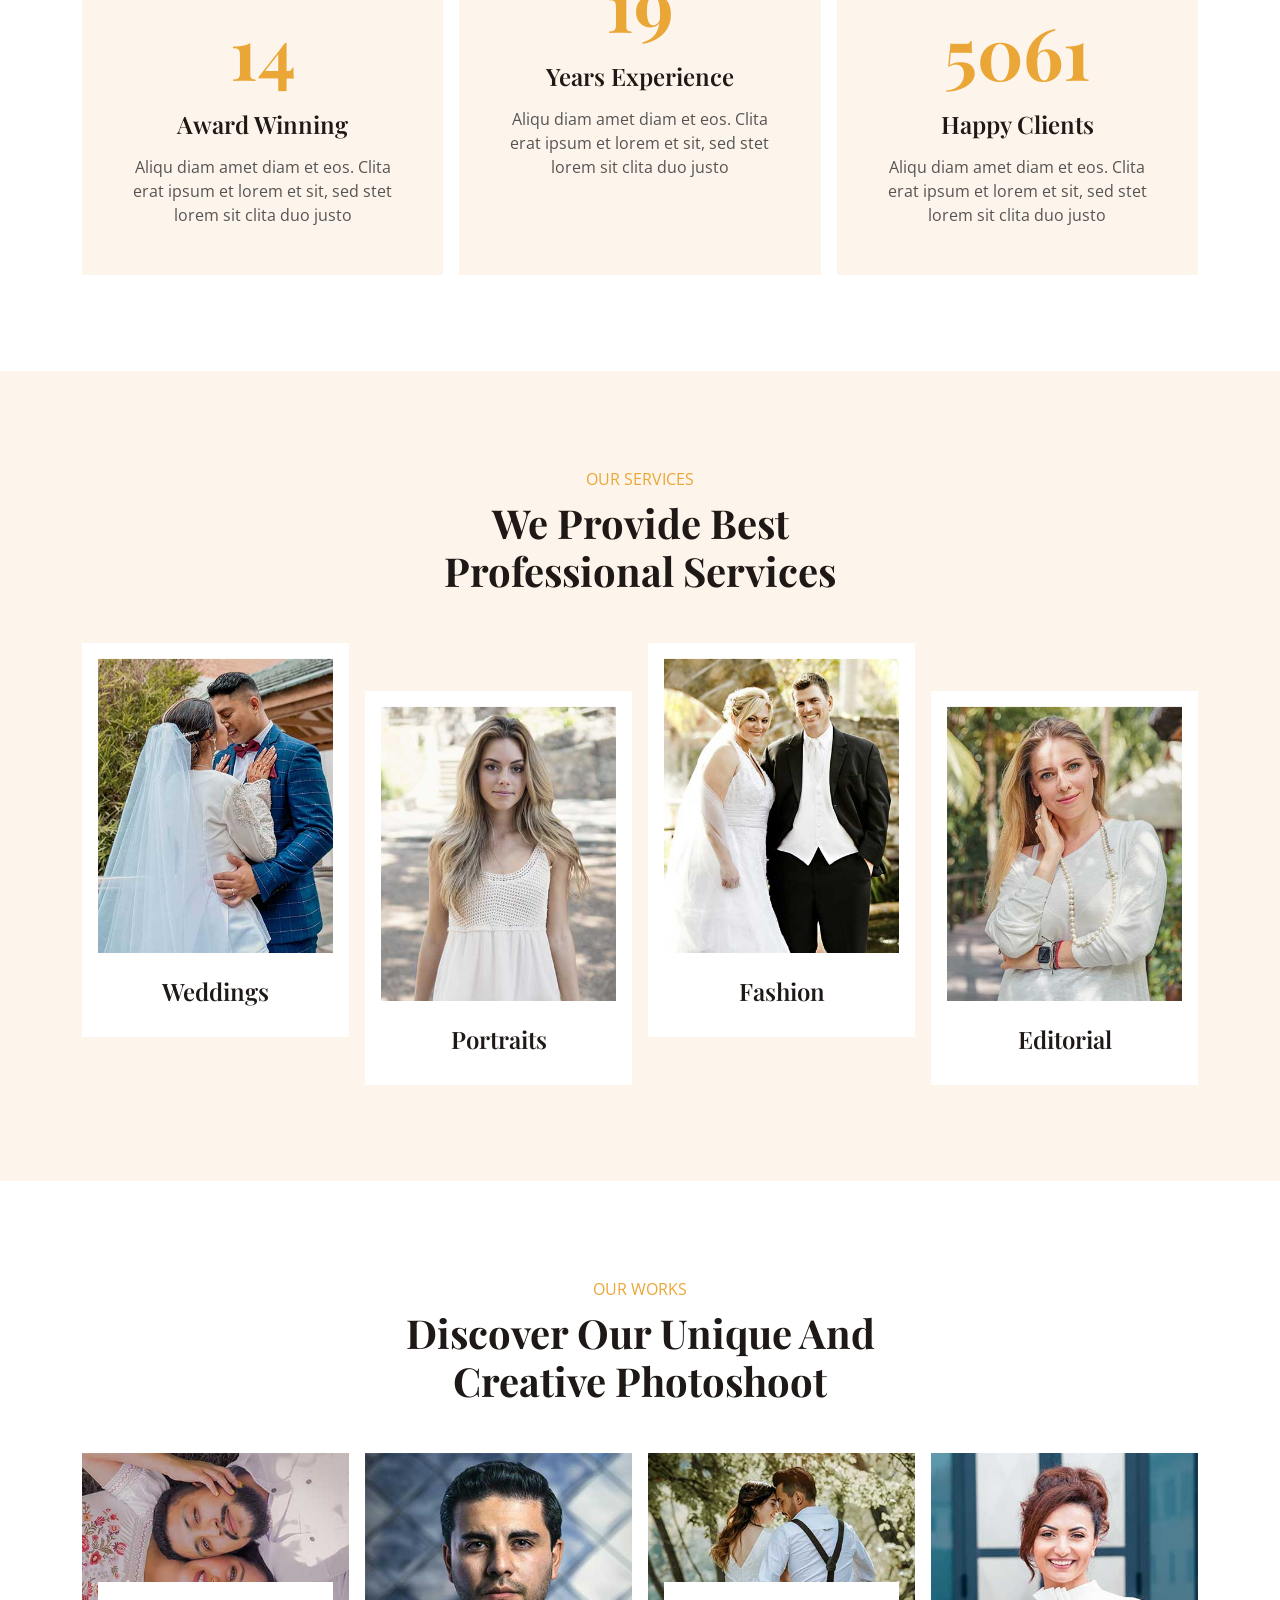
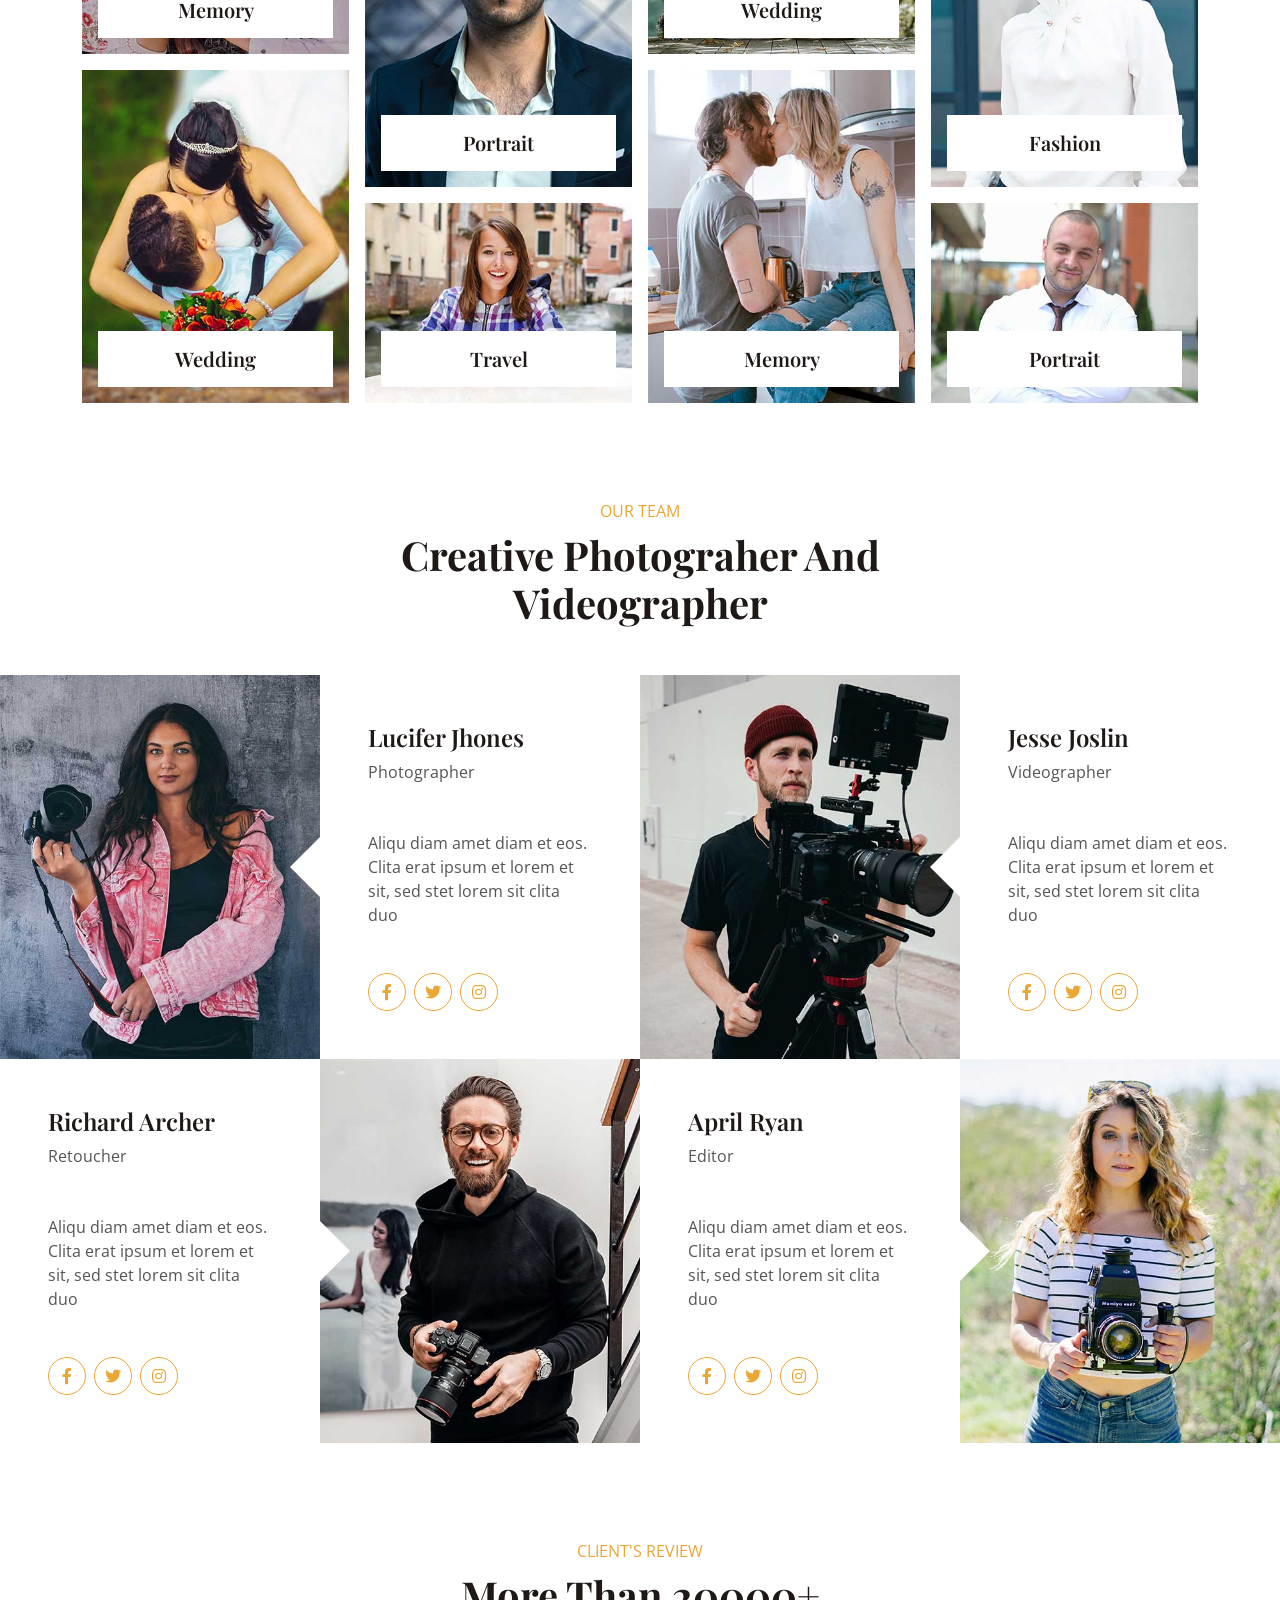
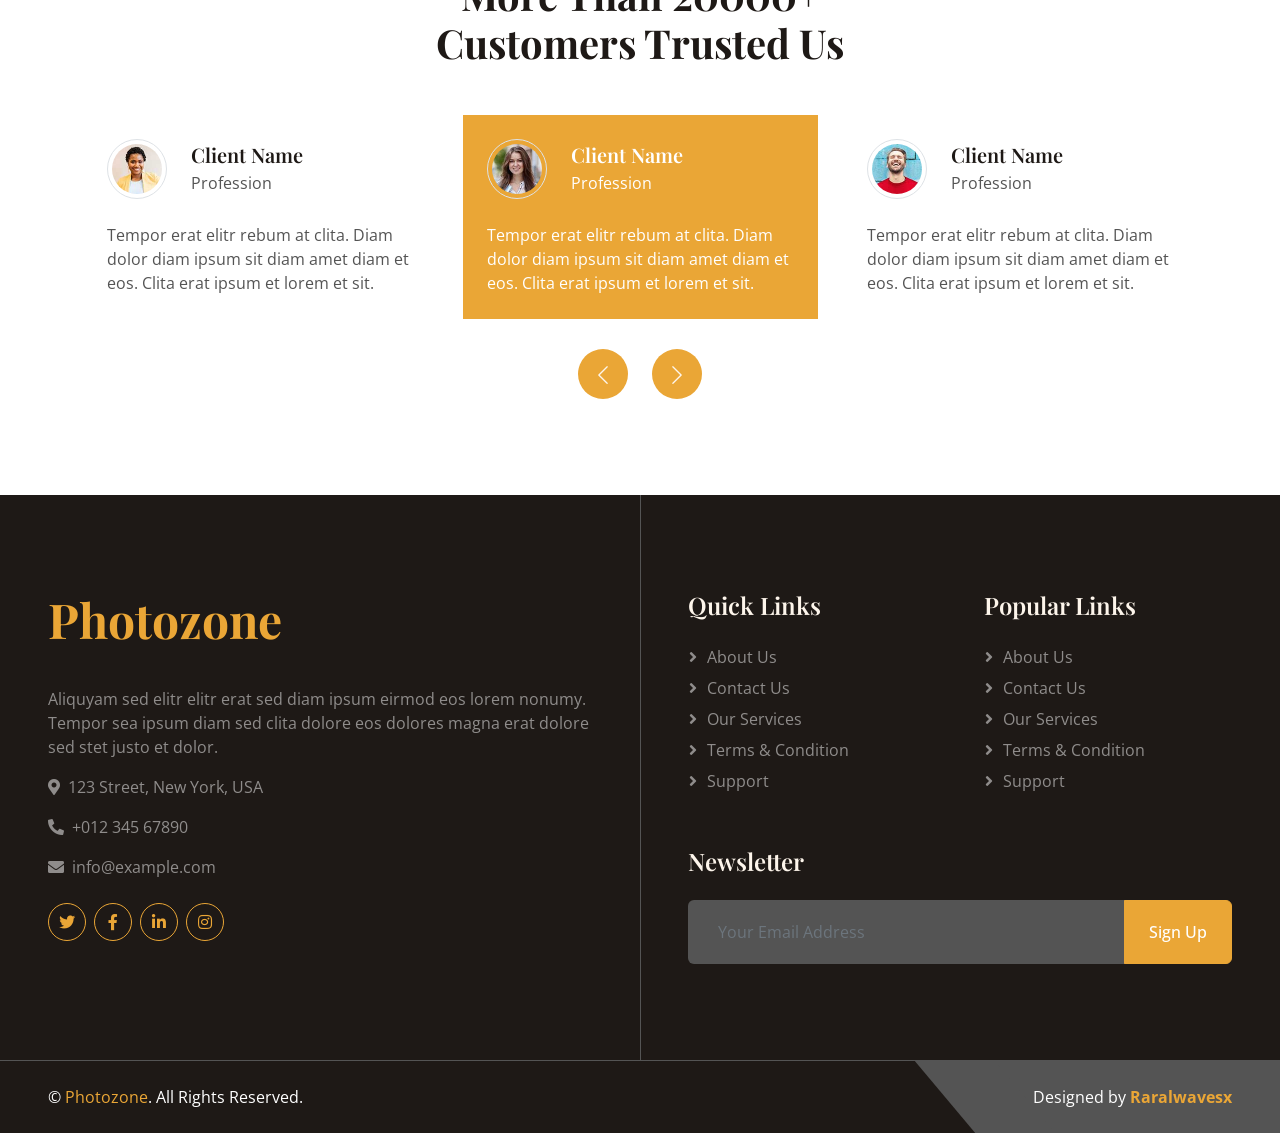
==== commit 6ead1816: "Update index.html" ====
--- a/index.html
+++ b/index.html
@@ -582,11 +582,11 @@
     <div class="container-fluid bg-dark text-white border-top border-secondary px-0">
         <div class="d-flex flex-column flex-md-row justify-content-between">
             <div class="py-4 px-5 text-center text-md-start">
-                <p class="mb-0">&copy; <a class="text-primary" href="#">Your Site Name</a>. All Rights Reserved.</p>
+                <p class="mb-0">&copy; <a class="text-primary" href="#">Photozone</a>. All Rights Reserved.</p>
             </div>
             <div class="py-4 px-5 bg-secondary footer-shape position-relative text-center text-md-end">
-                <!--/*** This template is free as long as you keep the footer author’s credit link/attribution link/backlink. If you'd like to use the template without the footer author’s credit link/attribution link/backlink, you can purchase the Credit Removal License from "https://htmlcodex.com/credit-removal". Thank you for your support. ***/-->
-                <p class="mb-0">Designed by <a class="text-primary fw-bold" href="https://htmlcodex.com">HTML Codex</a></p>
+              
+                <p class="mb-0">Designed by <a class="text-primary fw-bold" href="https://raralwavessolutions.co.ke/">Raralwavesx</a></p>
             </div>
         </div>
     </div>
@@ -613,3 +613,4 @@
 
 
 </html>
+
